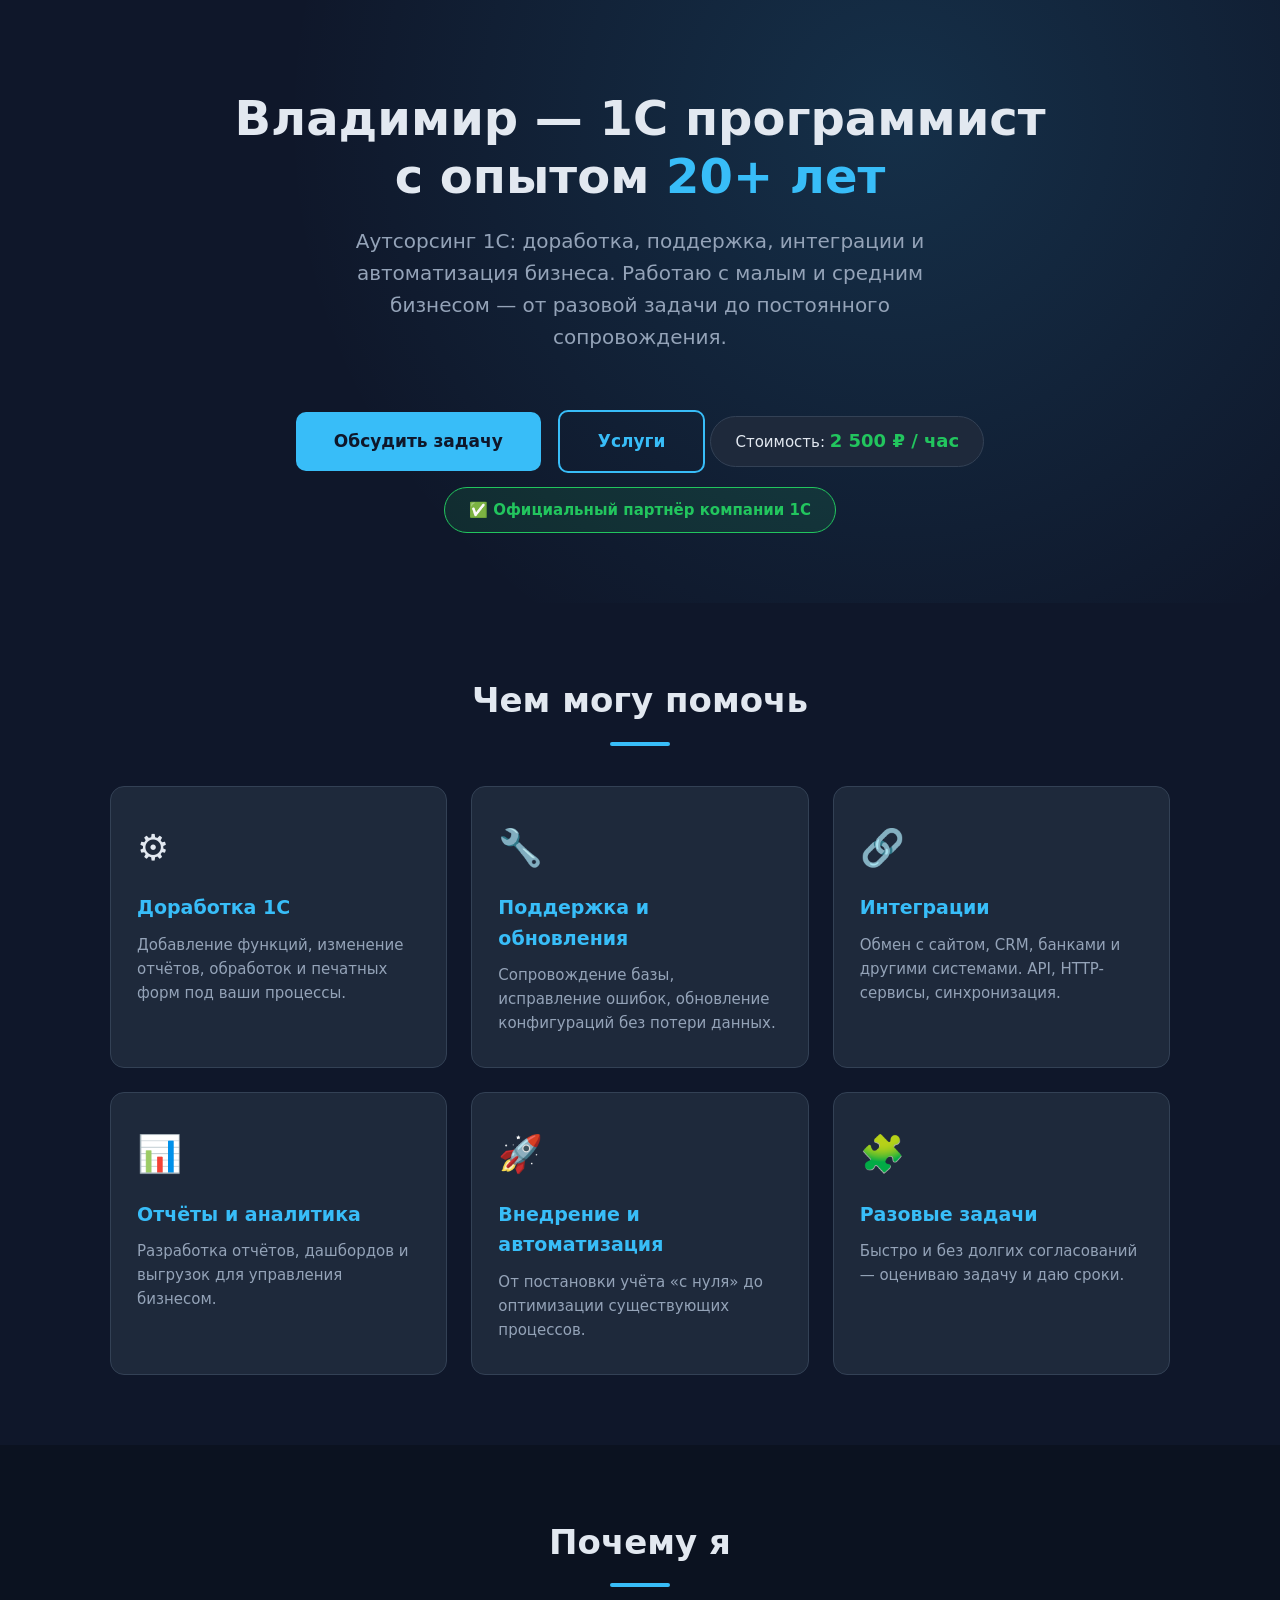
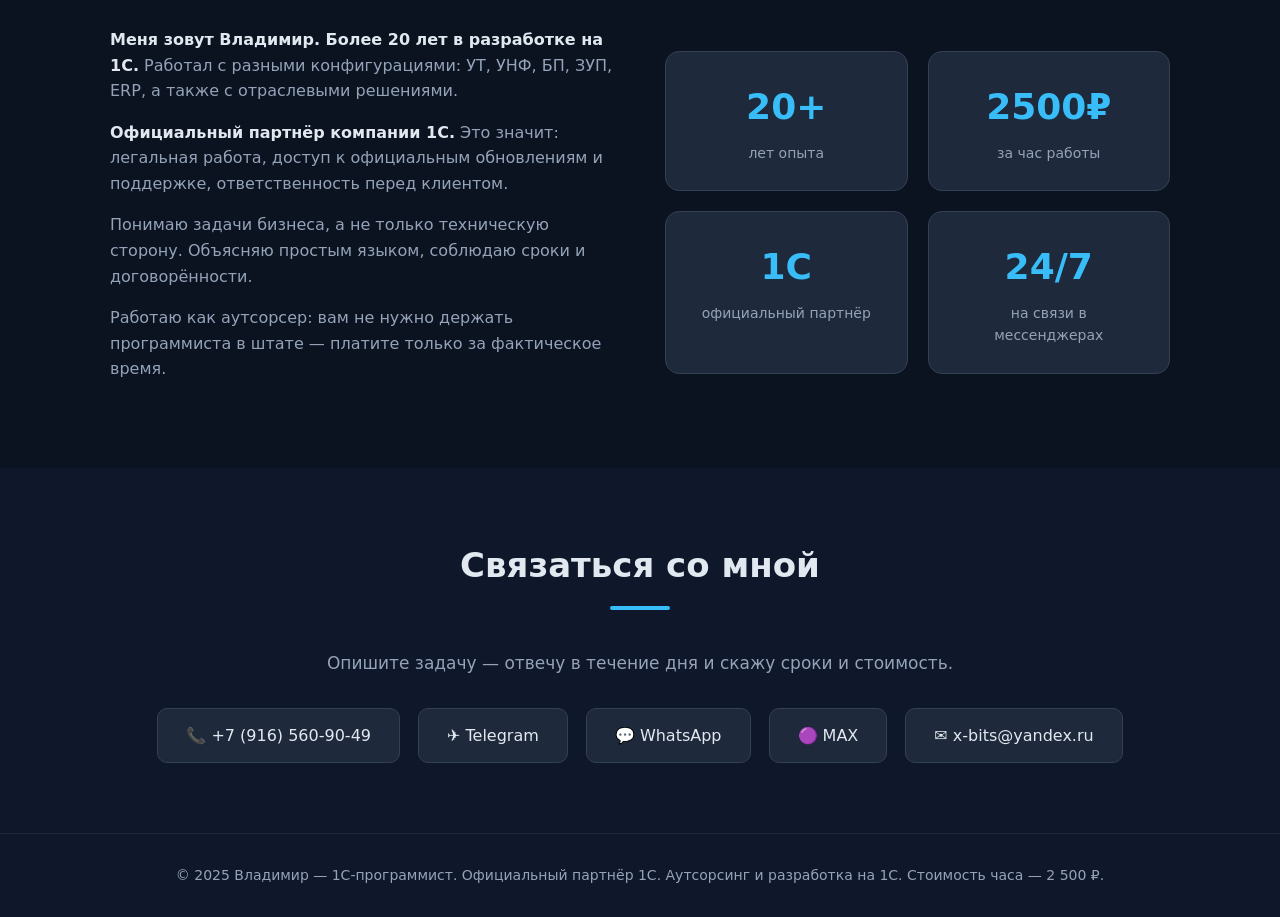
==== index.html @ 99cdf443 "Create index.html" ====
<!DOCTYPE html>
<html lang="ru">
<head>
<meta charset="UTF-8">
<meta name="viewport" content="width=device-width, initial-scale=1.0">
<title>Владимир — 1С программист | Официальный партнёр 1С, 20+ лет опыта</title>
<style>
  :root{
    --bg:#0f172a;
    --card:#1e293b;
    --accent:#38bdf8;
    --accent2:#22c55e;
    --text:#e2e8f0;
    --muted:#94a3b8;
  }
  *{margin:0;padding:0;box-sizing:border-box;}
  body{
    font-family:'Segoe UI',system-ui,-apple-system,sans-serif;
    background:var(--bg);color:var(--text);line-height:1.6;
  }
  .container{max-width:1100px;margin:0 auto;padding:0 20px;}

  /* HERO */
  .hero{
    padding:90px 0 70px;
    background:radial-gradient(circle at 70% 20%, rgba(56,189,248,.15), transparent 60%);
    text-align:center;
  }
  .hero h1{font-size:clamp(28px,5vw,48px);line-height:1.2;margin-bottom:20px;}
  .hero h1 span{color:var(--accent);}
  .hero p{font-size:clamp(16px,2.5vw,20px);color:var(--muted);max-width:640px;margin:0 auto 35px;}
  .btn{
    display:inline-block;padding:16px 38px;border-radius:10px;
    background:var(--accent);color:#0f172a;font-weight:700;
    text-decoration:none;font-size:17px;transition:.2s;
  }
  .btn:hover{background:#7dd3fc;transform:translateY(-2px);}
  .btn-secondary{
    background:transparent;color:var(--accent);
    border:2px solid var(--accent);margin-left:12px;
  }
  .btn-secondary:hover{background:rgba(56,189,248,.1);}
  .price-tag{
    display:inline-block;margin-top:28px;padding:10px 24px;border-radius:50px;
    background:var(--card);border:1px solid #334155;font-size:15px;
  }
  .price-tag b{color:var(--accent2);font-size:18px;}
  .partner-badge{
    display:inline-block;margin-top:14px;padding:10px 24px;border-radius:50px;
    background:rgba(34,197,94,.12);border:1px solid var(--accent2);
    color:var(--accent2);font-size:15px;font-weight:600;
  }

  /* SECTIONS */
  section{padding:70px 0;}
  h2{font-size:clamp(24px,4vw,34px);margin-bottom:40px;text-align:center;}
  h2::after{
    content:'';display:block;width:60px;height:4px;background:var(--accent);
    margin:14px auto 0;border-radius:2px;
  }

  /* CARDS */
  .grid{display:grid;grid-template-columns:repeat(auto-fit,minmax(260px,1fr));gap:24px;}
  .card{
    background:var(--card);padding:32px 26px;border-radius:14px;
    border:1px solid #334155;transition:.25s;
  }
  .card:hover{transform:translateY(-5px);border-color:var(--accent);}
  .card .icon{font-size:36px;margin-bottom:16px;}
  .card h3{font-size:19px;margin-bottom:10px;color:var(--accent);}
  .card p{color:var(--muted);font-size:15px;}

  /* ABOUT */
  .about-wrap{display:grid;grid-template-columns:1fr 1fr;gap:50px;align-items:center;}
  .about-text p{margin-bottom:16px;color:var(--muted);font-size:16px;}
  .about-text strong{color:var(--text);}
  .stats{display:grid;grid-template-columns:1fr 1fr;gap:20px;}
  .stat{
    background:var(--card);border:1px solid #334155;border-radius:14px;
    padding:26px;text-align:center;
  }
  .stat .num{font-size:36px;font-weight:800;color:var(--accent);}
  .stat .lbl{font-size:14px;color:var(--muted);margin-top:6px;}

  /* CONTACTS */
  .contacts{text-align:center;}
  .contacts p{color:var(--muted);margin-bottom:30px;font-size:17px;}
  .contact-links{display:flex;justify-content:center;gap:18px;flex-wrap:wrap;}
  .contact-links a{
    display:inline-block;padding:14px 28px;border-radius:10px;
    background:var(--card);border:1px solid #334155;color:var(--text);
    text-decoration:none;font-size:16px;transition:.2s;
  }
  .contact-links a:hover{border-color:var(--accent);color:var(--accent);}

  footer{
    padding:30px 0;text-align:center;color:var(--muted);
    font-size:14px;border-top:1px solid #1e293b;
  }

  @media(max-width:768px){
    .about-wrap{grid-template-columns:1fr;}
    .btn-secondary{margin-left:0;margin-top:12px;}
  }
</style>
</head>
<body>

  <!-- HERO -->
  <header class="hero">
    <div class="container">
      <h1>Владимир — 1С программист<br>с опытом <span>20+ лет</span></h1>
      <p>Аутсорсинг 1С: доработка, поддержка, интеграции и автоматизация бизнеса. Работаю с малым и средним бизнесом — от разовой задачи до постоянного сопровождения.</p>
      <a href="#contacts" class="btn">Обсудить задачу</a>
      <a href="#services" class="btn btn-secondary">Услуги</a>
      <div class="price-tag">Стоимость: <b>2 500 ₽ / час</b></div>
      <div class="partner-badge">✅ Официальный партнёр компании 1С</div>
    </div>
  </header>

  <!-- SERVICES -->
  <section id="services">
    <div class="container">
      <h2>Чем могу помочь</h2>
      <div class="grid">
        <div class="card">
          <div class="icon">⚙️</div>
          <h3>Доработка 1С</h3>
          <p>Добавление функций, изменение отчётов, обработок и печатных форм под ваши процессы.</p>
        </div>
        <div class="card">
          <div class="icon">🔧</div>
          <h3>Поддержка и обновления</h3>
          <p>Сопровождение базы, исправление ошибок, обновление конфигураций без потери данных.</p>
        </div>
        <div class="card">
          <div class="icon">🔗</div>
          <h3>Интеграции</h3>
          <p>Обмен с сайтом, CRM, банками и другими системами. API, HTTP-сервисы, синхронизация.</p>
        </div>
        <div class="card">
          <div class="icon">📊</div>
          <h3>Отчёты и аналитика</h3>
          <p>Разработка отчётов, дашбордов и выгрузок для управления бизнесом.</p>
        </div>
        <div class="card">
          <div class="icon">🚀</div>
          <h3>Внедрение и автоматизация</h3>
          <p>От постановки учёта «с нуля» до оптимизации существующих процессов.</p>
        </div>
        <div class="card">
          <div class="icon">🧩</div>
          <h3>Разовые задачи</h3>
          <p>Быстро и без долгих согласований — оцениваю задачу и даю сроки.</p>
        </div>
      </div>
    </div>
  </section>

  <!-- ABOUT -->
  <section style="background:#0b1220;">
    <div class="container">
      <h2>Почему я</h2>
      <div class="about-wrap">
        <div class="about-text">
          <p><strong>Меня зовут Владимир. Более 20 лет в разработке на 1С.</strong> Работал с разными конфигурациями: УТ, УНФ, БП, ЗУП, ERP, а также с отраслевыми решениями.</p>
          <p><strong>Официальный партнёр компании 1С.</strong> Это значит: легальная работа, доступ к официальным обновлениям и поддержке, ответственность перед клиентом.</p>
          <p>Понимаю задачи бизнеса, а не только техническую сторону. Объясняю простым языком, соблюдаю сроки и договорённости.</p>
          <p>Работаю как аутсорсер: вам не нужно держать программиста в штате — платите только за фактическое время.</p>
        </div>
        <div class="stats">
          <div class="stat"><div class="num">20+</div><div class="lbl">лет опыта</div></div>
          <div class="stat"><div class="num">2500₽</div><div class="lbl">за час работы</div></div>
          <div class="stat"><div class="num">1С</div><div class="lbl">официальный партнёр</div></div>
          <div class="stat"><div class="num">24/7</div><div class="lbl">на связи в мессенджерах</div></div>
        </div>
      </div>
    </div>
  </section>

  <!-- CONTACTS -->
  <section id="contacts">
    <div class="container contacts">
      <h2>Связаться со мной</h2>
      <p>Опишите задачу — отвечу в течение дня и скажу сроки и стоимость.</p>
      <div class="contact-links">
        <a href="tel:+79165609049">📞 +7 (916) 560-90-49</a>
        <a href="https://t.me/vladimir_zinakov" target="_blank">✈️ Telegram</a>
        <a href="https://wa.me/79165609049" target="_blank">💬 WhatsApp</a>
        <a href="https://max.ru/u/f9LHodD0cOIqOx9dO5if9YdnNx31Mth8sJ3FS61KIqPORFmOqzVmGQaTdVg" target="_blank">🟣 MAX</a>
        <a href="mailto:x-bits@yandex.ru">✉️ x-bits@yandex.ru</a>
      </div>
    </div>
  </section>

  <footer>
    <div class="container">
      © 2025 Владимир — 1С-программист. Официальный партнёр 1С. Аутсорсинг и разработка на 1С. Стоимость часа — 2 500 ₽.
    </div>
  </footer>

</body>
</html>
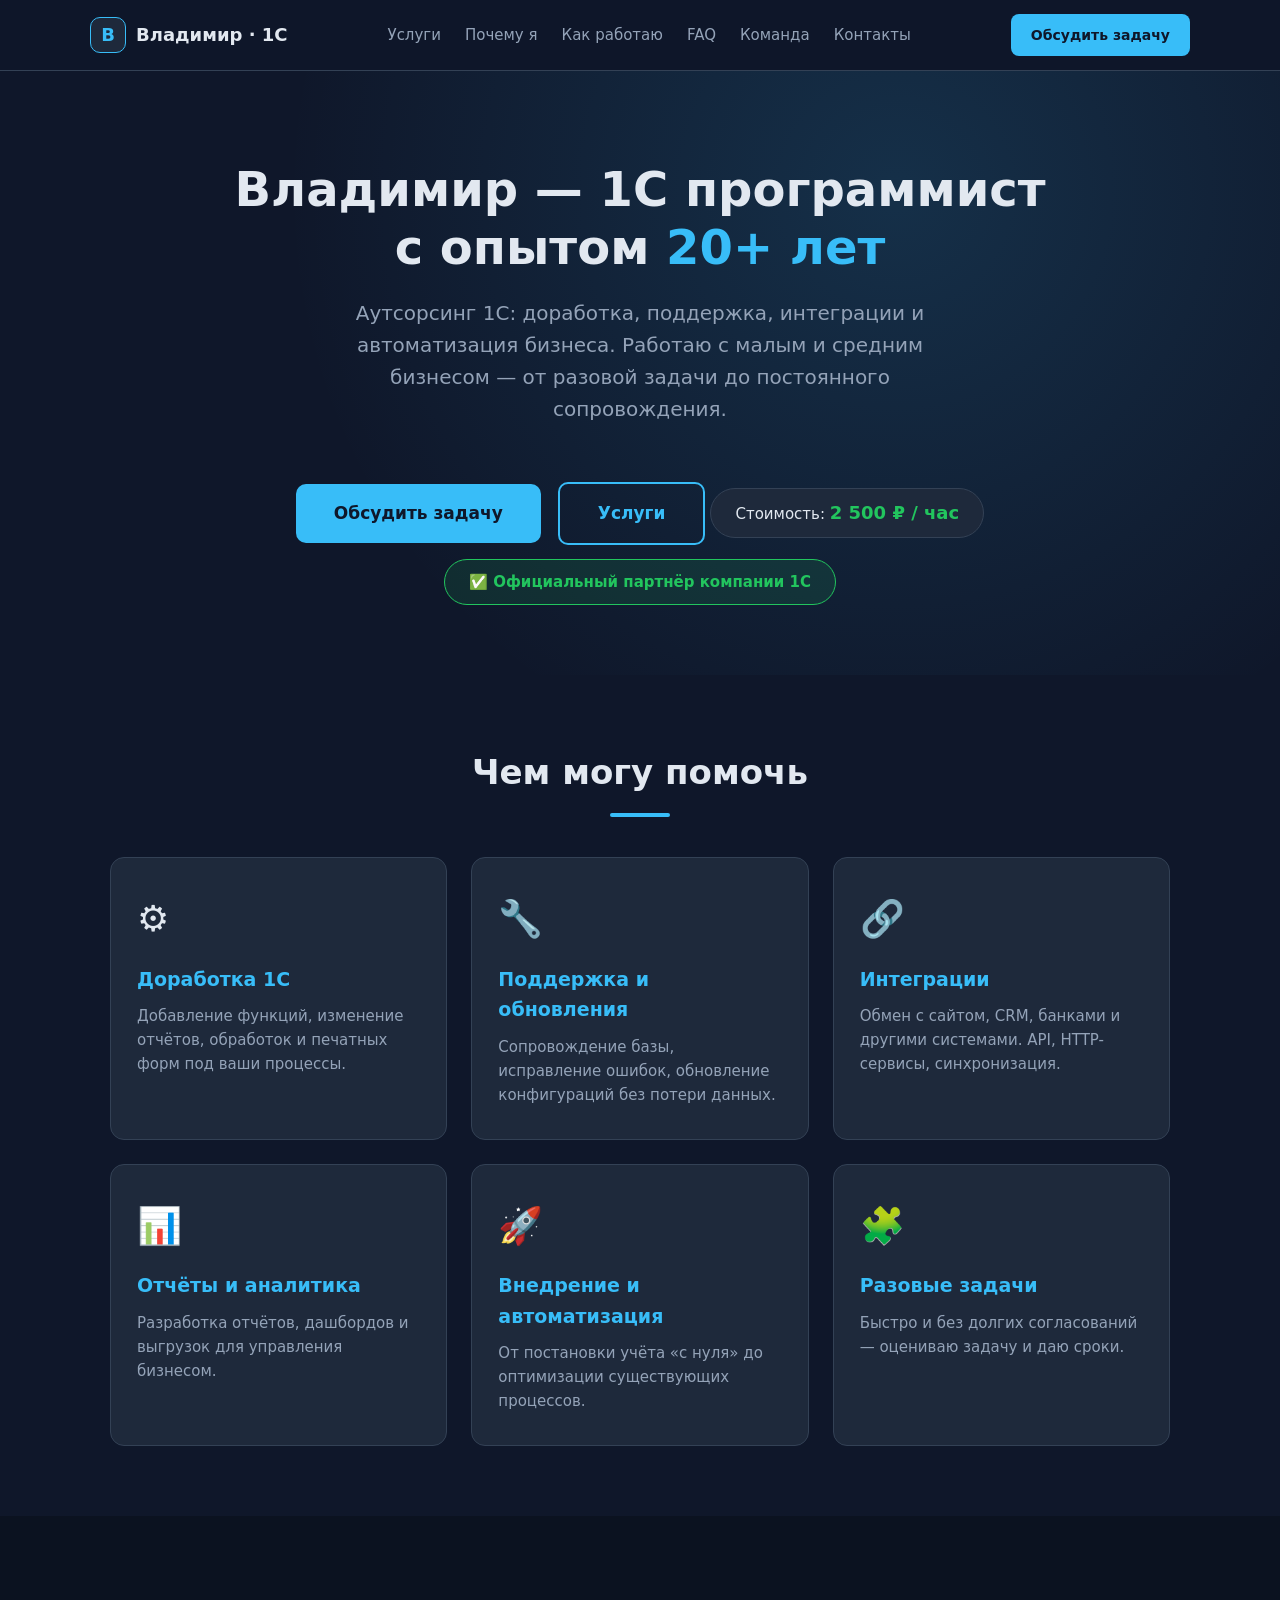
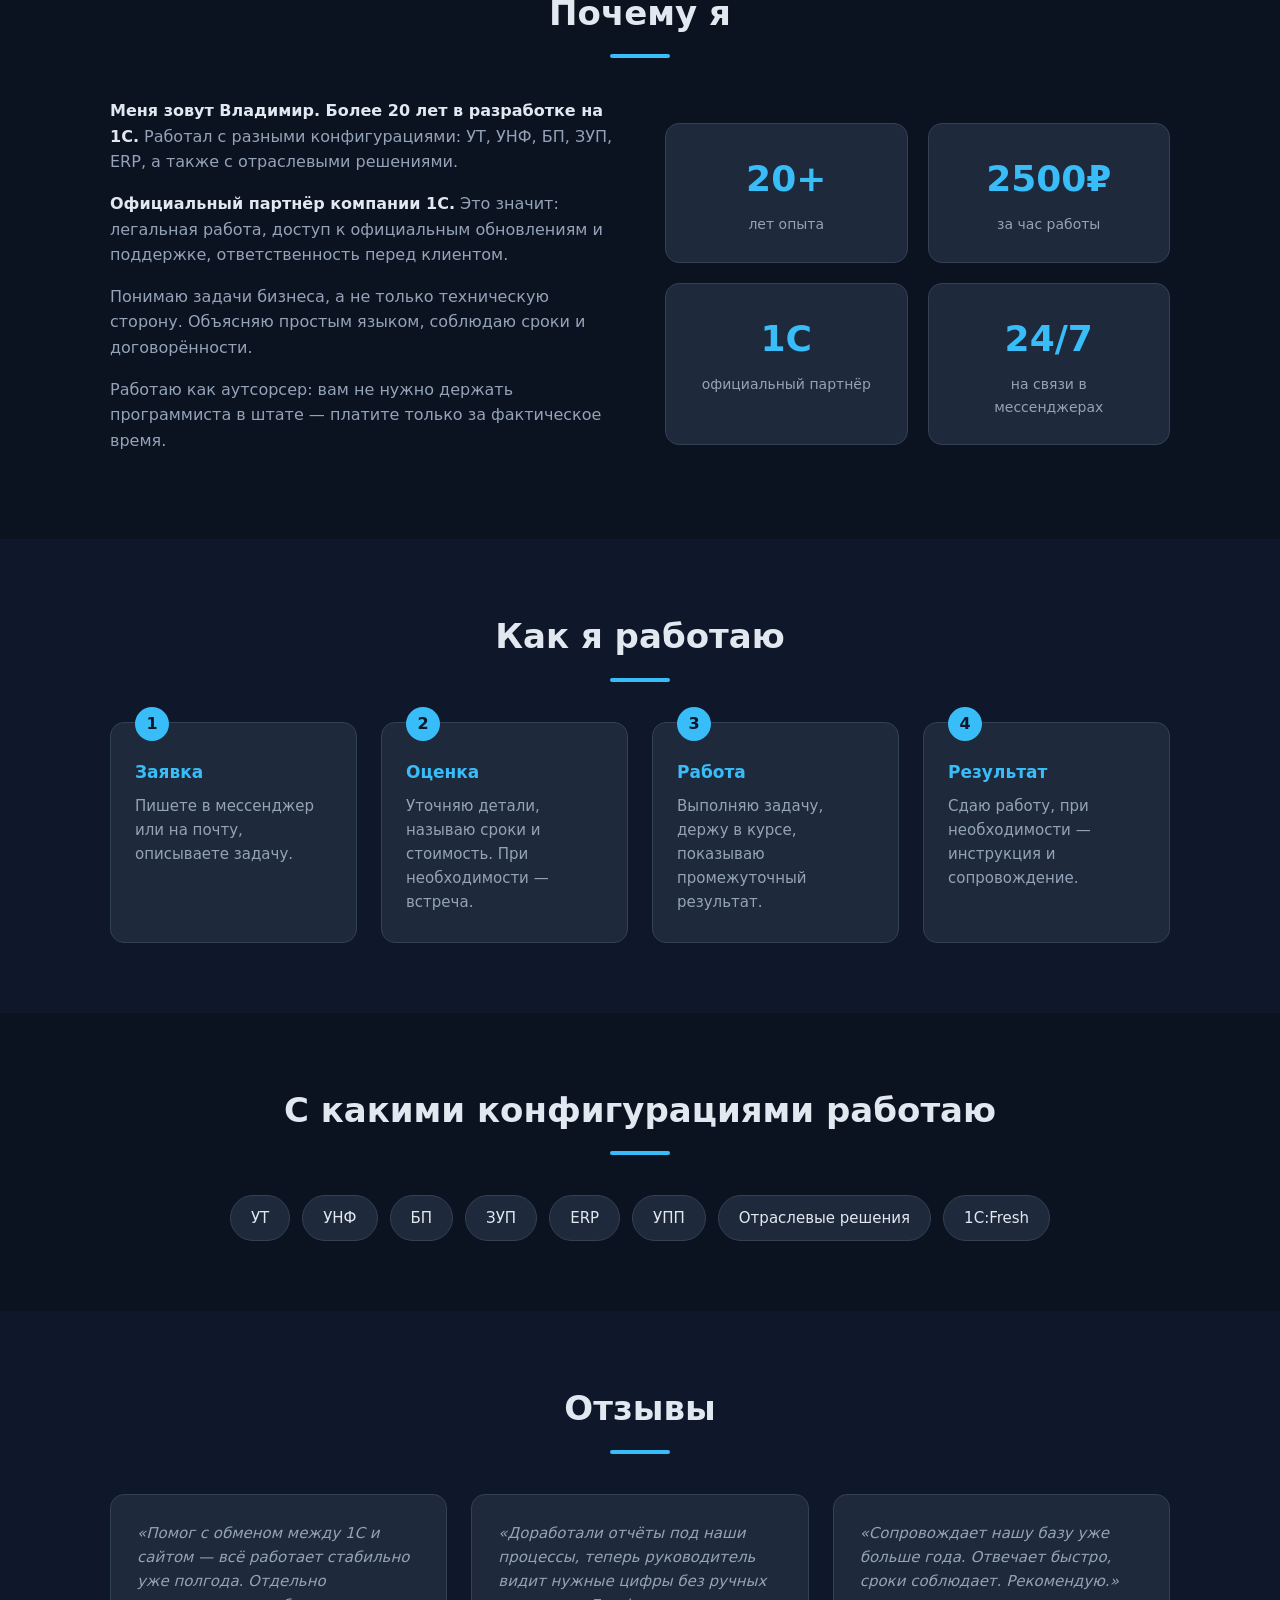
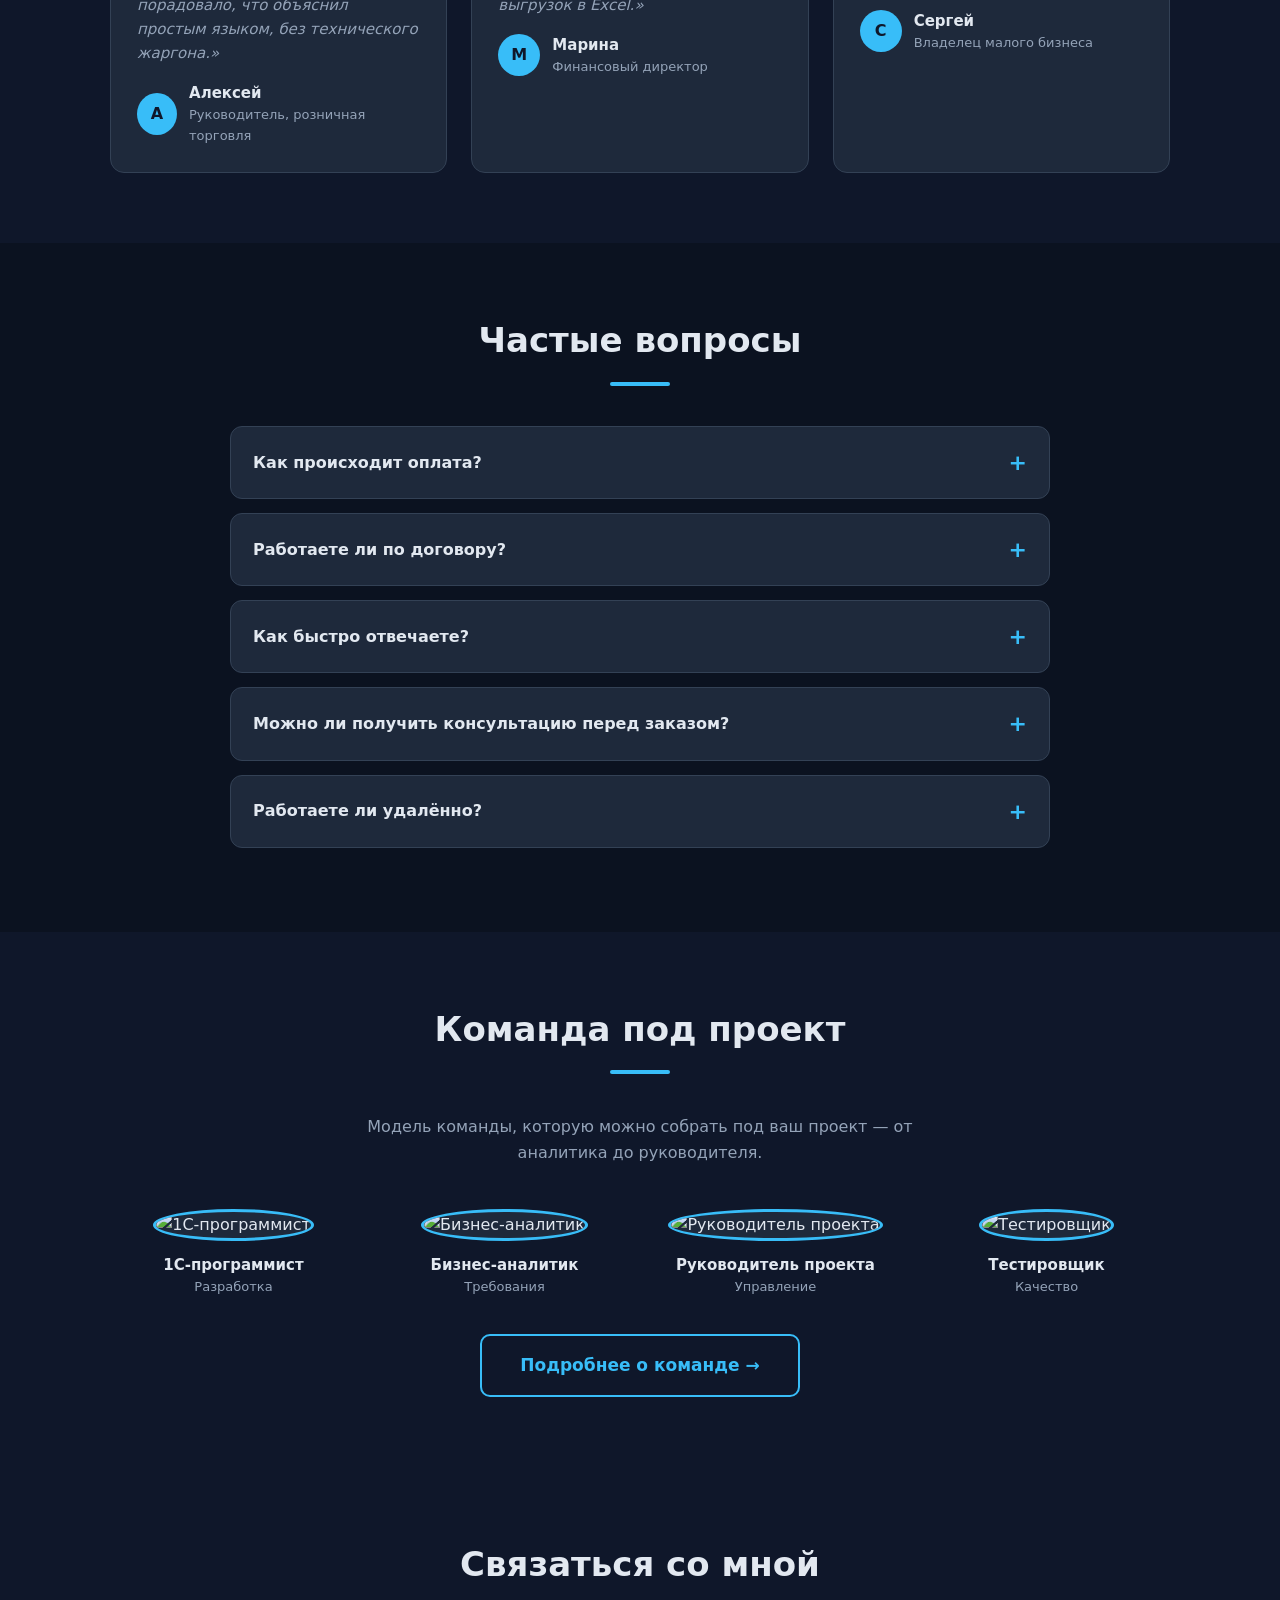
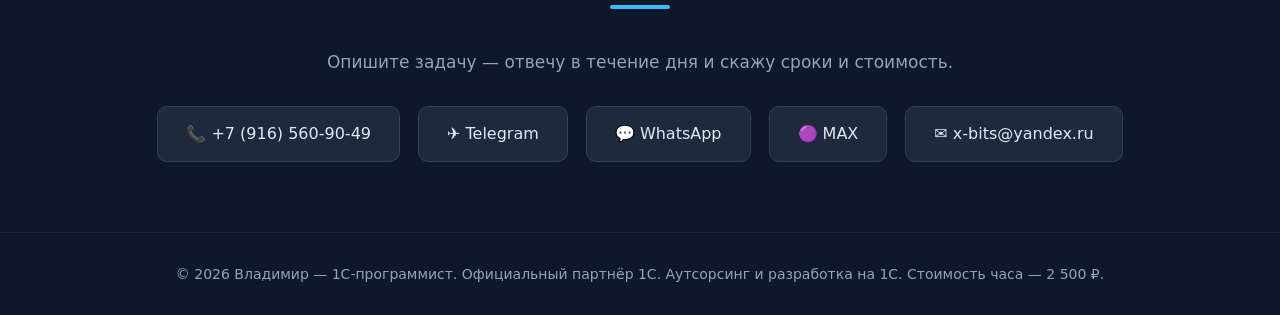
==== commit 7206ac7e: "Baseline: site as-is before SEO/refactor" ====
--- a/index.html
+++ b/index.html
@@ -4,67 +4,93 @@
 <meta charset="UTF-8">
 <meta name="viewport" content="width=device-width, initial-scale=1.0">
 <title>Владимир — 1С программист | Официальный партнёр 1С, 20+ лет опыта</title>
+
+<!-- SEO -->
+<meta name="description" content="Аутсорсинг 1С: доработка, поддержка, интеграции и автоматизация бизнеса. Официальный партнёр 1С, 20+ лет опыта. Стоимость — 2 500 ₽/час. УТ, УНФ, БП, ЗУП, ERP.">
+<meta name="keywords" content="1С программист, аутсорсинг 1С, доработка 1С, поддержка 1С, интеграция 1С, официальный партнёр 1С">
+<meta name="author" content="Владимир">
+<meta name="robots" content="index, follow">
+<link rel="canonical" href="https://example.com/">
+
+<!-- Open Graph -->
+<meta property="og:type" content="website">
+<meta property="og:locale" content="ru_RU">
+<meta property="og:title" content="Владимир — 1С программист, 20+ лет опыта">
+<meta property="og:description" content="Аутсорсинг 1С: доработка, поддержка, интеграции. Официальный партнёр 1С. 2 500 ₽/час.">
+<meta property="og:url" content="https://example.com/">
+<meta property="og:image" content="https://example.com/og-image.jpg">
+<meta property="og:site_name" content="Владимир — 1С программист">
+
+<!-- Twitter -->
+<meta name="twitter:card" content="summary_large_image">
+<meta name="twitter:title" content="Владимир — 1С программист, 20+ лет опыта">
+<meta name="twitter:description" content="Аутсорсинг 1С: доработка, поддержка, интеграции. Официальный партнёр 1С.">
+<meta name="twitter:image" content="https://example.com/og-image.jpg">
+
+<!-- Favicon -->
+<link rel="icon" href="data:image/svg+xml,%3Csvg xmlns='http://www.w3.org/2000/svg' viewBox='0 0 64 64'%3E%3Crect width='64' height='64' rx='12' fill='%230f172a'/%3E%3Ctext x='50%25' y='54%25' font-family='Segoe UI,sans-serif' font-size='36' font-weight='700' fill='%2338bdf8' text-anchor='middle' dominant-baseline='middle'%3EВ%3C/text%3E%3C/svg%3E">
+<meta name="theme-color" content="#0f172a">
+
+<!-- JSON-LD -->
+<script type="application/ld+json">
+{
+  "@context": "https://schema.org",
+  "@type": "ProfessionalService",
+  "name": "Владимир — 1С программист",
+  "description": "Аутсорсинг 1С: доработка, поддержка, интеграции и автоматизация бизнеса. Официальный партнёр 1С, 20+ лет опыта.",
+  "url": "https://example.com/",
+  "telephone": "+79165609049",
+  "email": "x-bits@yandex.ru",
+  "priceRange": "2500 ₽/час",
+  "areaServed": "RU",
+  "founder": {"@type": "Person", "name": "Владимир", "jobTitle": "1С программист"},
+  "sameAs": ["https://t.me/vladimir_zinakov", "https://wa.me/79165609049"]
+}
+</script>
+
 <style>
   :root{
-    --bg:#0f172a;
-    --card:#1e293b;
-    --accent:#38bdf8;
-    --accent2:#22c55e;
-    --text:#e2e8f0;
-    --muted:#94a3b8;
+    --bg:#0f172a; --card:#1e293b; --accent:#38bdf8; --accent2:#22c55e;
+    --text:#e2e8f0; --muted:#94a3b8; --border:#334155;
   }
   *{margin:0;padding:0;box-sizing:border-box;}
-  body{
-    font-family:'Segoe UI',system-ui,-apple-system,sans-serif;
-    background:var(--bg);color:var(--text);line-height:1.6;
-  }
+  html{scroll-behavior:smooth;}
+  body{font-family:'Segoe UI',system-ui,-apple-system,sans-serif;background:var(--bg);color:var(--text);line-height:1.6;}
   .container{max-width:1100px;margin:0 auto;padding:0 20px;}
 
+  /* HEADER */
+  .site-header{position:sticky;top:0;z-index:50;background:rgba(15,23,42,.85);backdrop-filter:blur(10px);border-bottom:1px solid var(--border);}
+  .nav{display:flex;align-items:center;justify-content:space-between;padding:14px 0;}
+  .logo{display:flex;align-items:center;gap:10px;font-weight:700;font-size:18px;text-decoration:none;color:var(--text);}
+  .logo-mark{width:36px;height:36px;border-radius:10px;display:grid;place-items:center;background:var(--card);border:1px solid var(--accent);color:var(--accent);font-weight:800;}
+  .nav-links{display:flex;gap:24px;list-style:none;}
+  .nav-links a{color:var(--muted);text-decoration:none;font-size:15px;transition:.2s;}
+  .nav-links a:hover{color:var(--accent);}
+  .nav-cta{padding:10px 20px;border-radius:8px;background:var(--accent);color:#0f172a;font-weight:600;text-decoration:none;font-size:14px;}
+  .nav-toggle{display:none;background:none;border:1px solid var(--border);color:var(--text);border-radius:8px;padding:8px 12px;cursor:pointer;}
+
   /* HERO */
-  .hero{
-    padding:90px 0 70px;
-    background:radial-gradient(circle at 70% 20%, rgba(56,189,248,.15), transparent 60%);
-    text-align:center;
-  }
+  .hero{padding:90px 0 70px;background:radial-gradient(circle at 70% 20%, rgba(56,189,248,.15), transparent 60%);text-align:center;}
   .hero h1{font-size:clamp(28px,5vw,48px);line-height:1.2;margin-bottom:20px;}
   .hero h1 span{color:var(--accent);}
   .hero p{font-size:clamp(16px,2.5vw,20px);color:var(--muted);max-width:640px;margin:0 auto 35px;}
-  .btn{
-    display:inline-block;padding:16px 38px;border-radius:10px;
-    background:var(--accent);color:#0f172a;font-weight:700;
-    text-decoration:none;font-size:17px;transition:.2s;
-  }
+  .btn{display:inline-block;padding:16px 38px;border-radius:10px;background:var(--accent);color:#0f172a;font-weight:700;text-decoration:none;font-size:17px;transition:.2s;}
   .btn:hover{background:#7dd3fc;transform:translateY(-2px);}
-  .btn-secondary{
-    background:transparent;color:var(--accent);
-    border:2px solid var(--accent);margin-left:12px;
-  }
+  .btn-secondary{background:transparent;color:var(--accent);border:2px solid var(--accent);margin-left:12px;}
   .btn-secondary:hover{background:rgba(56,189,248,.1);}
-  .price-tag{
-    display:inline-block;margin-top:28px;padding:10px 24px;border-radius:50px;
-    background:var(--card);border:1px solid #334155;font-size:15px;
-  }
+  .price-tag{display:inline-block;margin-top:28px;padding:10px 24px;border-radius:50px;background:var(--card);border:1px solid var(--border);font-size:15px;}
   .price-tag b{color:var(--accent2);font-size:18px;}
-  .partner-badge{
-    display:inline-block;margin-top:14px;padding:10px 24px;border-radius:50px;
-    background:rgba(34,197,94,.12);border:1px solid var(--accent2);
-    color:var(--accent2);font-size:15px;font-weight:600;
-  }
+  .partner-badge{display:inline-block;margin-top:14px;padding:10px 24px;border-radius:50px;background:rgba(34,197,94,.12);border:1px solid var(--accent2);color:var(--accent2);font-size:15px;font-weight:600;}
 
   /* SECTIONS */
   section{padding:70px 0;}
   h2{font-size:clamp(24px,4vw,34px);margin-bottom:40px;text-align:center;}
-  h2::after{
-    content:'';display:block;width:60px;height:4px;background:var(--accent);
-    margin:14px auto 0;border-radius:2px;
-  }
+  h2::after{content:'';display:block;width:60px;height:4px;background:var(--accent);margin:14px auto 0;border-radius:2px;}
+  .section-sub{text-align:center;color:var(--muted);max-width:620px;margin:0 auto 44px;font-size:16px;}
 
   /* CARDS */
   .grid{display:grid;grid-template-columns:repeat(auto-fit,minmax(260px,1fr));gap:24px;}
-  .card{
-    background:var(--card);padding:32px 26px;border-radius:14px;
-    border:1px solid #334155;transition:.25s;
-  }
+  .card{background:var(--card);padding:32px 26px;border-radius:14px;border:1px solid var(--border);transition:.25s;}
   .card:hover{transform:translateY(-5px);border-color:var(--accent);}
   .card .icon{font-size:36px;margin-bottom:16px;}
   .card h3{font-size:19px;margin-bottom:10px;color:var(--accent);}
@@ -75,36 +101,99 @@
   .about-text p{margin-bottom:16px;color:var(--muted);font-size:16px;}
   .about-text strong{color:var(--text);}
   .stats{display:grid;grid-template-columns:1fr 1fr;gap:20px;}
-  .stat{
-    background:var(--card);border:1px solid #334155;border-radius:14px;
-    padding:26px;text-align:center;
-  }
+  .stat{background:var(--card);border:1px solid var(--border);border-radius:14px;padding:26px;text-align:center;}
   .stat .num{font-size:36px;font-weight:800;color:var(--accent);}
   .stat .lbl{font-size:14px;color:var(--muted);margin-top:6px;}
+
+  /* STEPS */
+  .steps{display:grid;grid-template-columns:repeat(auto-fit,minmax(220px,1fr));gap:24px;counter-reset:step;}
+  .step{background:var(--card);border:1px solid var(--border);border-radius:14px;padding:28px 24px;position:relative;}
+  .step::before{counter-increment:step;content:counter(step);position:absolute;top:-16px;left:24px;width:34px;height:34px;border-radius:50%;background:var(--accent);color:#0f172a;font-weight:800;display:grid;place-items:center;}
+  .step h3{margin:8px 0 8px;font-size:17px;color:var(--accent);}
+  .step p{color:var(--muted);font-size:15px;}
+
+  /* CONFIGS */
+  .tags{display:flex;flex-wrap:wrap;gap:12px;justify-content:center;}
+  .tag{padding:10px 20px;border-radius:50px;background:var(--card);border:1px solid var(--border);font-size:15px;color:var(--text);}
+  .tag:hover{border-color:var(--accent);color:var(--accent);transition:.2s;}
+
+  /* REVIEWS */
+  .reviews{display:grid;grid-template-columns:repeat(auto-fit,minmax(280px,1fr));gap:24px;}
+  .review{background:var(--card);border:1px solid var(--border);border-radius:14px;padding:26px;}
+  .review p{color:var(--muted);font-size:15px;font-style:italic;margin-bottom:16px;}
+  .review .author{display:flex;align-items:center;gap:12px;}
+  .review .avatar{width:42px;height:42px;border-radius:50%;background:var(--accent);color:#0f172a;font-weight:700;display:grid;place-items:center;}
+  .review .name{font-weight:600;font-size:15px;}
+  .review .role{color:var(--muted);font-size:13px;}
+
+  /* FAQ */
+  .faq{max-width:820px;margin:0 auto;}
+  .faq details{background:var(--card);border:1px solid var(--border);border-radius:12px;padding:18px 22px;margin-bottom:14px;}
+  .faq summary{cursor:pointer;font-weight:600;font-size:16px;list-style:none;display:flex;justify-content:space-between;align-items:center;gap:12px;}
+  .faq summary::-webkit-details-marker{display:none;}
+  .faq summary::after{content:'+';color:var(--accent);font-size:22px;font-weight:700;transition:.2s;}
+  .faq details[open] summary::after{transform:rotate(45deg);}
+  .faq details p{margin-top:12px;color:var(--muted);font-size:15px;}
+
+  /* TEAM PREVIEW */
+  .team-preview-grid{display:grid;grid-template-columns:repeat(auto-fit,minmax(200px,1fr));gap:24px;}
+  .team-mini{text-align:center;}
+  .team-mini img{width:100px;height:100px;border-radius:50%;object-fit:cover;border:3px solid var(--accent);margin-bottom:12px;background:var(--card);}
+  .team-mini .name{font-weight:600;font-size:15px;}
+  .team-mini .role{color:var(--muted);font-size:13px;}
 
   /* CONTACTS */
   .contacts{text-align:center;}
   .contacts p{color:var(--muted);margin-bottom:30px;font-size:17px;}
   .contact-links{display:flex;justify-content:center;gap:18px;flex-wrap:wrap;}
-  .contact-links a{
-    display:inline-block;padding:14px 28px;border-radius:10px;
-    background:var(--card);border:1px solid #334155;color:var(--text);
-    text-decoration:none;font-size:16px;transition:.2s;
+  .contact-links a{display:inline-block;padding:14px 28px;border-radius:10px;background:var(--card);border:1px solid var(--border);color:var(--text);text-decoration:none;font-size:16px;transition:.2s;}
+  .contact-links a:hover{border-color:var(--accent);color:var(--accent);}
+
+  footer{padding:30px 0;text-align:center;color:var(--muted);font-size:14px;border-top:1px solid var(--card);}
+
+  /* STICKY TG */
+  .sticky-tg{display:none;position:fixed;bottom:18px;right:18px;z-index:60;width:58px;height:58px;border-radius:50%;background:var(--accent);color:#0f172a;font-size:26px;text-decoration:none;box-shadow:0 8px 24px rgba(56,189,248,.4);align-items:center;justify-content:center;}
+
+  /* REVEAL */
+  .reveal{opacity:0;transform:translateY(24px);transition:opacity .6s ease, transform .6s ease;}
+  .reveal.visible{opacity:1;transform:none;}
+
+  @media(max-width:820px){
+    .nav-links{display:none;position:absolute;top:100%;left:0;right:0;flex-direction:column;background:var(--bg);border-bottom:1px solid var(--border);padding:16px 20px;gap:14px;}
+    .nav-links.open{display:flex;}
+    .nav-toggle{display:block;}
+    .nav-cta{display:none;}
   }
-  .contact-links a:hover{border-color:var(--accent);color:var(--accent);}
-
-  footer{
-    padding:30px 0;text-align:center;color:var(--muted);
-    font-size:14px;border-top:1px solid #1e293b;
-  }
-
   @media(max-width:768px){
     .about-wrap{grid-template-columns:1fr;}
     .btn-secondary{margin-left:0;margin-top:12px;}
+    .sticky-tg{display:flex;}
+  }
+  @media(prefers-reduced-motion:reduce){
+    html{scroll-behavior:auto;}
+    .reveal{opacity:1;transform:none;transition:none;}
+    .card:hover,.btn:hover{transform:none;}
   }
 </style>
 </head>
 <body>
+
+  <!-- HEADER -->
+  <header class="site-header">
+    <div class="container nav">
+      <a href="index.html" class="logo"><span class="logo-mark">В</span> Владимир · 1С</a>
+      <button class="nav-toggle" aria-label="Меню" onclick="document.querySelector('.nav-links').classList.toggle('open')">☰</button>
+      <ul class="nav-links">
+        <li><a href="#services">Услуги</a></li>
+        <li><a href="#about">Почему я</a></li>
+        <li><a href="#steps">Как работаю</a></li>
+        <li><a href="#faq">FAQ</a></li>
+        <li><a href="team.html">Команда</a></li>
+        <li><a href="#contacts">Контакты</a></li>
+      </ul>
+      <a href="#contacts" class="nav-cta">Обсудить задачу</a>
+    </div>
+  </header>
 
   <!-- HERO -->
   <header class="hero">
@@ -123,57 +212,146 @@
     <div class="container">
       <h2>Чем могу помочь</h2>
       <div class="grid">
-        <div class="card">
-          <div class="icon">⚙️</div>
-          <h3>Доработка 1С</h3>
-          <p>Добавление функций, изменение отчётов, обработок и печатных форм под ваши процессы.</p>
-        </div>
-        <div class="card">
-          <div class="icon">🔧</div>
-          <h3>Поддержка и обновления</h3>
-          <p>Сопровождение базы, исправление ошибок, обновление конфигураций без потери данных.</p>
-        </div>
-        <div class="card">
-          <div class="icon">🔗</div>
-          <h3>Интеграции</h3>
-          <p>Обмен с сайтом, CRM, банками и другими системами. API, HTTP-сервисы, синхронизация.</p>
-        </div>
-        <div class="card">
-          <div class="icon">📊</div>
-          <h3>Отчёты и аналитика</h3>
-          <p>Разработка отчётов, дашбордов и выгрузок для управления бизнесом.</p>
-        </div>
-        <div class="card">
-          <div class="icon">🚀</div>
-          <h3>Внедрение и автоматизация</h3>
-          <p>От постановки учёта «с нуля» до оптимизации существующих процессов.</p>
-        </div>
-        <div class="card">
-          <div class="icon">🧩</div>
-          <h3>Разовые задачи</h3>
-          <p>Быстро и без долгих согласований — оцениваю задачу и даю сроки.</p>
-        </div>
+        <div class="card reveal"><div class="icon">⚙️</div><h3>Доработка 1С</h3><p>Добавление функций, изменение отчётов, обработок и печатных форм под ваши процессы.</p></div>
+        <div class="card reveal"><div class="icon">🔧</div><h3>Поддержка и обновления</h3><p>Сопровождение базы, исправление ошибок, обновление конфигураций без потери данных.</p></div>
+        <div class="card reveal"><div class="icon">🔗</div><h3>Интеграции</h3><p>Обмен с сайтом, CRM, банками и другими системами. API, HTTP-сервисы, синхронизация.</p></div>
+        <div class="card reveal"><div class="icon">📊</div><h3>Отчёты и аналитика</h3><p>Разработка отчётов, дашбордов и выгрузок для управления бизнесом.</p></div>
+        <div class="card reveal"><div class="icon">🚀</div><h3>Внедрение и автоматизация</h3><p>От постановки учёта «с нуля» до оптимизации существующих процессов.</p></div>
+        <div class="card reveal"><div class="icon">🧩</div><h3>Разовые задачи</h3><p>Быстро и без долгих согласований — оцениваю задачу и даю сроки.</p></div>
       </div>
     </div>
   </section>
 
   <!-- ABOUT -->
-  <section style="background:#0b1220;">
+  <section id="about" style="background:#0b1220;">
     <div class="container">
       <h2>Почему я</h2>
       <div class="about-wrap">
-        <div class="about-text">
+        <div class="about-text reveal">
           <p><strong>Меня зовут Владимир. Более 20 лет в разработке на 1С.</strong> Работал с разными конфигурациями: УТ, УНФ, БП, ЗУП, ERP, а также с отраслевыми решениями.</p>
           <p><strong>Официальный партнёр компании 1С.</strong> Это значит: легальная работа, доступ к официальным обновлениям и поддержке, ответственность перед клиентом.</p>
           <p>Понимаю задачи бизнеса, а не только техническую сторону. Объясняю простым языком, соблюдаю сроки и договорённости.</p>
           <p>Работаю как аутсорсер: вам не нужно держать программиста в штате — платите только за фактическое время.</p>
         </div>
-        <div class="stats">
+        <div class="stats reveal">
           <div class="stat"><div class="num">20+</div><div class="lbl">лет опыта</div></div>
           <div class="stat"><div class="num">2500₽</div><div class="lbl">за час работы</div></div>
           <div class="stat"><div class="num">1С</div><div class="lbl">официальный партнёр</div></div>
           <div class="stat"><div class="num">24/7</div><div class="lbl">на связи в мессенджерах</div></div>
         </div>
+      </div>
+    </div>
+  </section>
+
+  <!-- STEPS -->
+  <section id="steps">
+    <div class="container">
+      <h2>Как я работаю</h2>
+      <div class="steps">
+        <div class="step reveal"><h3>Заявка</h3><p>Пишете в мессенджер или на почту, описываете задачу.</p></div>
+        <div class="step reveal"><h3>Оценка</h3><p>Уточняю детали, называю сроки и стоимость. При необходимости — встреча.</p></div>
+        <div class="step reveal"><h3>Работа</h3><p>Выполняю задачу, держу в курсе, показываю промежуточный результат.</p></div>
+        <div class="step reveal"><h3>Результат</h3><p>Сдаю работу, при необходимости — инструкция и сопровождение.</p></div>
+      </div>
+    </div>
+  </section>
+
+  <!-- CONFIGS -->
+  <section id="configs" style="background:#0b1220;">
+    <div class="container">
+      <h2>С какими конфигурациями работаю</h2>
+      <div class="tags reveal">
+        <span class="tag">УТ</span>
+        <span class="tag">УНФ</span>
+        <span class="tag">БП</span>
+        <span class="tag">ЗУП</span>
+        <span class="tag">ERP</span>
+        <span class="tag">УПП</span>
+        <span class="tag">Отраслевые решения</span>
+        <span class="tag">1С:Fresh</span>
+      </div>
+    </div>
+  </section>
+
+  <!-- REVIEWS -->
+  <section id="reviews">
+    <div class="container">
+      <h2>Отзывы</h2>
+      <div class="reviews">
+        <div class="review reveal">
+          <p>«Помог с обменом между 1С и сайтом — всё работает стабильно уже полгода. Отдельно порадовало, что объяснил простым языком, без технического жаргона.»</p>
+          <div class="author"><div class="avatar">А</div><div><div class="name">Алексей</div><div class="role">Руководитель, розничная торговля</div></div></div>
+        </div>
+        <div class="review reveal">
+          <p>«Доработали отчёты под наши процессы, теперь руководитель видит нужные цифры без ручных выгрузок в Excel.»</p>
+          <div class="author"><div class="avatar">М</div><div><div class="name">Марина</div><div class="role">Финансовый директор</div></div></div>
+        </div>
+        <div class="review reveal">
+          <p>«Сопровождает нашу базу уже больше года. Отвечает быстро, сроки соблюдает. Рекомендую.»</p>
+          <div class="author"><div class="avatar">С</div><div><div class="name">Сергей</div><div class="role">Владелец малого бизнеса</div></div></div>
+        </div>
+      </div>
+    </div>
+  </section>
+
+  <!-- FAQ -->
+  <section id="faq" style="background:#0b1220;">
+    <div class="container">
+      <h2>Частые вопросы</h2>
+      <div class="faq reveal">
+        <details>
+          <summary>Как происходит оплата?</summary>
+          <p>Оплата по факту выполненных работ, минимальный блок — 1 час. Возможен договор и работа с НДС/без НДС — обсуждаем индивидуально.</p>
+        </details>
+        <details>
+          <summary>Работаете ли по договору?</summary>
+          <p>Да, при необходимости заключаем договор, подписываем NDA. Работаю как ИП/самозанятый — предоставляю закрывающие документы.</p>
+        </details>
+        <details>
+          <summary>Как быстро отвечаете?</summary>
+          <p>В течение дня, обычно — в течение 1–2 часов в рабочее время. В мессенджерах на связи 24/7.</p>
+        </details>
+        <details>
+          <summary>Можно ли получить консультацию перед заказом?</summary>
+          <p>Да, первичная консультация (до 15 минут) — бесплатно. Помогает оценить задачу и понять, нужна ли доработка вообще.</p>
+        </details>
+        <details>
+          <summary>Работаете ли удалённо?</summary>
+          <p>Да, полностью удалённо — подключаюсь к вашей базе по защищённому каналу или работаю на копии.</p>
+        </details>
+      </div>
+    </div>
+  </section>
+
+  <!-- TEAM PREVIEW -->
+  <section id="team-preview">
+    <div class="container">
+      <h2>Команда под проект</h2>
+      <p class="section-sub">Модель команды, которую можно собрать под ваш проект — от аналитика до руководителя.</p>
+      <div class="team-preview-grid reveal">
+        <div class="team-mini">
+          <img src="https://images.unsplash.com/photo-1507003211169-0a1dd7228f2d?w=160&h=160&fit=crop&crop=face" alt="1С-программист" loading="lazy">
+          <div class="name">1С-программист</div>
+          <div class="role">Разработка</div>
+        </div>
+        <div class="team-mini">
+          <img src="https://images.unsplash.com/photo-1573496359142-b8d87734a5a2?w=160&h=160&fit=crop&crop=face" alt="Бизнес-аналитик" loading="lazy">
+          <div class="name">Бизнес-аналитик</div>
+          <div class="role">Требования</div>
+        </div>
+        <div class="team-mini">
+          <img src="https://images.unsplash.com/photo-1556157382-97eda2d62296?w=160&h=160&fit=crop&crop=face" alt="Руководитель проекта" loading="lazy">
+          <div class="name">Руководитель проекта</div>
+          <div class="role">Управление</div>
+        </div>
+        <div class="team-mini">
+          <img src="https://images.unsplash.com/photo-1551836022-d5d88e9218df?w=160&h=160&fit=crop&crop=face" alt="Тестировщик" loading="lazy">
+          <div class="name">Тестировщик</div>
+          <div class="role">Качество</div>
+        </div>
+      </div>
+      <div style="text-align:center;margin-top:36px;">
+        <a href="team.html" class="btn btn-secondary" style="margin-left:0;">Подробнее о команде →</a>
       </div>
     </div>
   </section>
@@ -183,11 +361,11 @@
     <div class="container contacts">
       <h2>Связаться со мной</h2>
       <p>Опишите задачу — отвечу в течение дня и скажу сроки и стоимость.</p>
-      <div class="contact-links">
+      <div class="contact-links reveal">
         <a href="tel:+79165609049">📞 +7 (916) 560-90-49</a>
-        <a href="https://t.me/vladimir_zinakov" target="_blank">✈️ Telegram</a>
-        <a href="https://wa.me/79165609049" target="_blank">💬 WhatsApp</a>
-        <a href="https://max.ru/u/f9LHodD0cOIqOx9dO5if9YdnNx31Mth8sJ3FS61KIqPORFmOqzVmGQaTdVg" target="_blank">🟣 MAX</a>
+        <a href="https://t.me/vladimir_zinakov" target="_blank" rel="noopener">✈️ Telegram</a>
+        <a href="https://wa.me/79165609049" target="_blank" rel="noopener">💬 WhatsApp</a>
+        <a href="https://max.ru/u/f9LHodD0cOIqOx9dO5if9YdnNx31Mth8sJ3FS61KIqPORFmOqzVmGQaTdVg" target="_blank" rel="noopener">🟣 MAX</a>
         <a href="mailto:x-bits@yandex.ru">✉️ x-bits@yandex.ru</a>
       </div>
     </div>
@@ -195,9 +373,30 @@
 
   <footer>
     <div class="container">
-      © 2025 Владимир — 1С-программист. Официальный партнёр 1С. Аутсорсинг и разработка на 1С. Стоимость часа — 2 500 ₽.
+      © <span id="year"></span> Владимир — 1С-программист. Официальный партнёр 1С. Аутсорсинг и разработка на 1С. Стоимость часа — 2 500 ₽.
     </div>
   </footer>
 
+  <!-- Sticky Telegram -->
+  <a href="https://t.me/vladimir_zinakov" target="_blank" rel="noopener" class="sticky-tg" aria-label="Написать в Telegram">✈️</a>
+
+  <script>
+    document.getElementById('year').textContent = new Date().getFullYear();
+    document.querySelectorAll('.nav-links a').forEach(a => {
+      a.addEventListener('click', () => document.querySelector('.nav-links').classList.remove('open'));
+    });
+    const prefersReduced = window.matchMedia('(prefers-reduced-motion: reduce)').matches;
+    if (!prefersReduced && 'IntersectionObserver' in window) {
+      const io = new IntersectionObserver((entries) => {
+        entries.forEach(e => {
+          if (e.isIntersecting) { e.target.classList.add('visible'); io.unobserve(e.target); }
+        });
+      }, { threshold: 0.12 });
+      document.querySelectorAll('.reveal').forEach(el => io.observe(el));
+    } else {
+      document.querySelectorAll('.reveal').forEach(el => el.classList.add('visible'));
+    }
+  </script>
+
 </body>
-</html>
+</html>
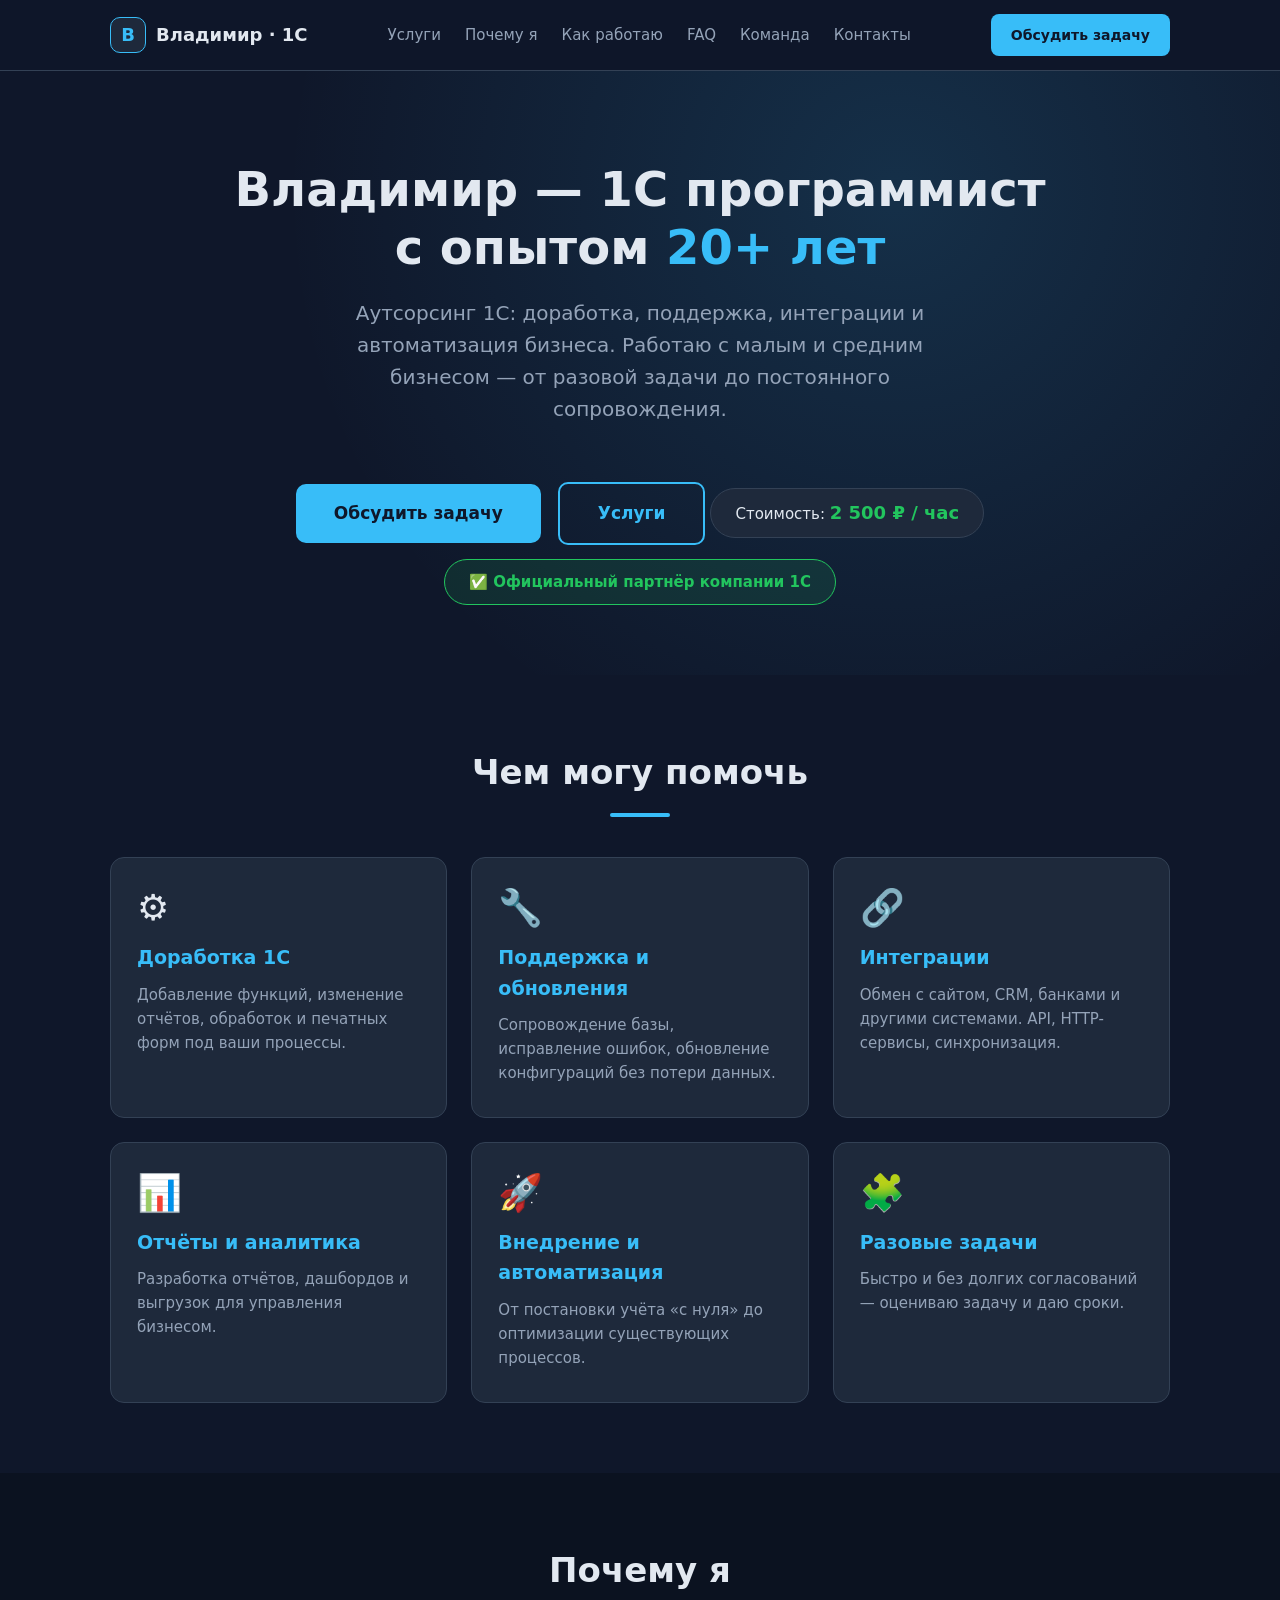
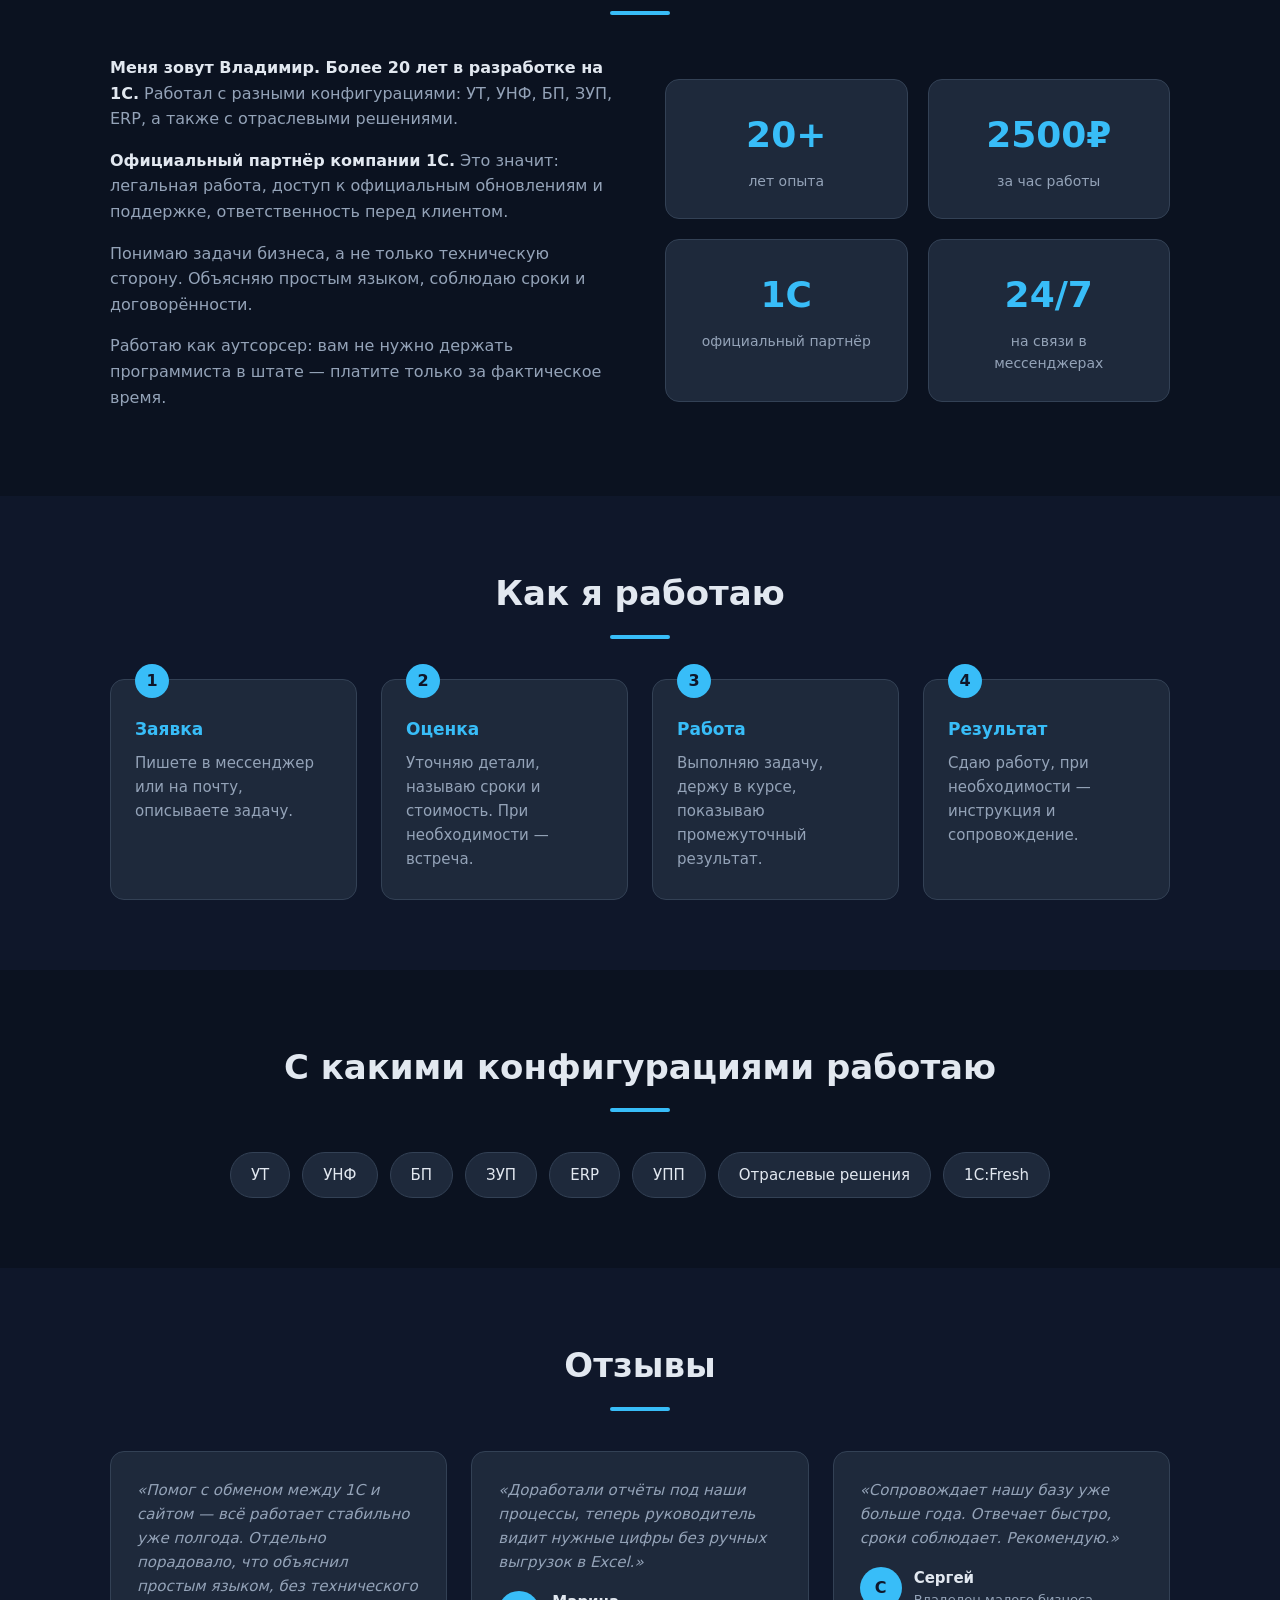
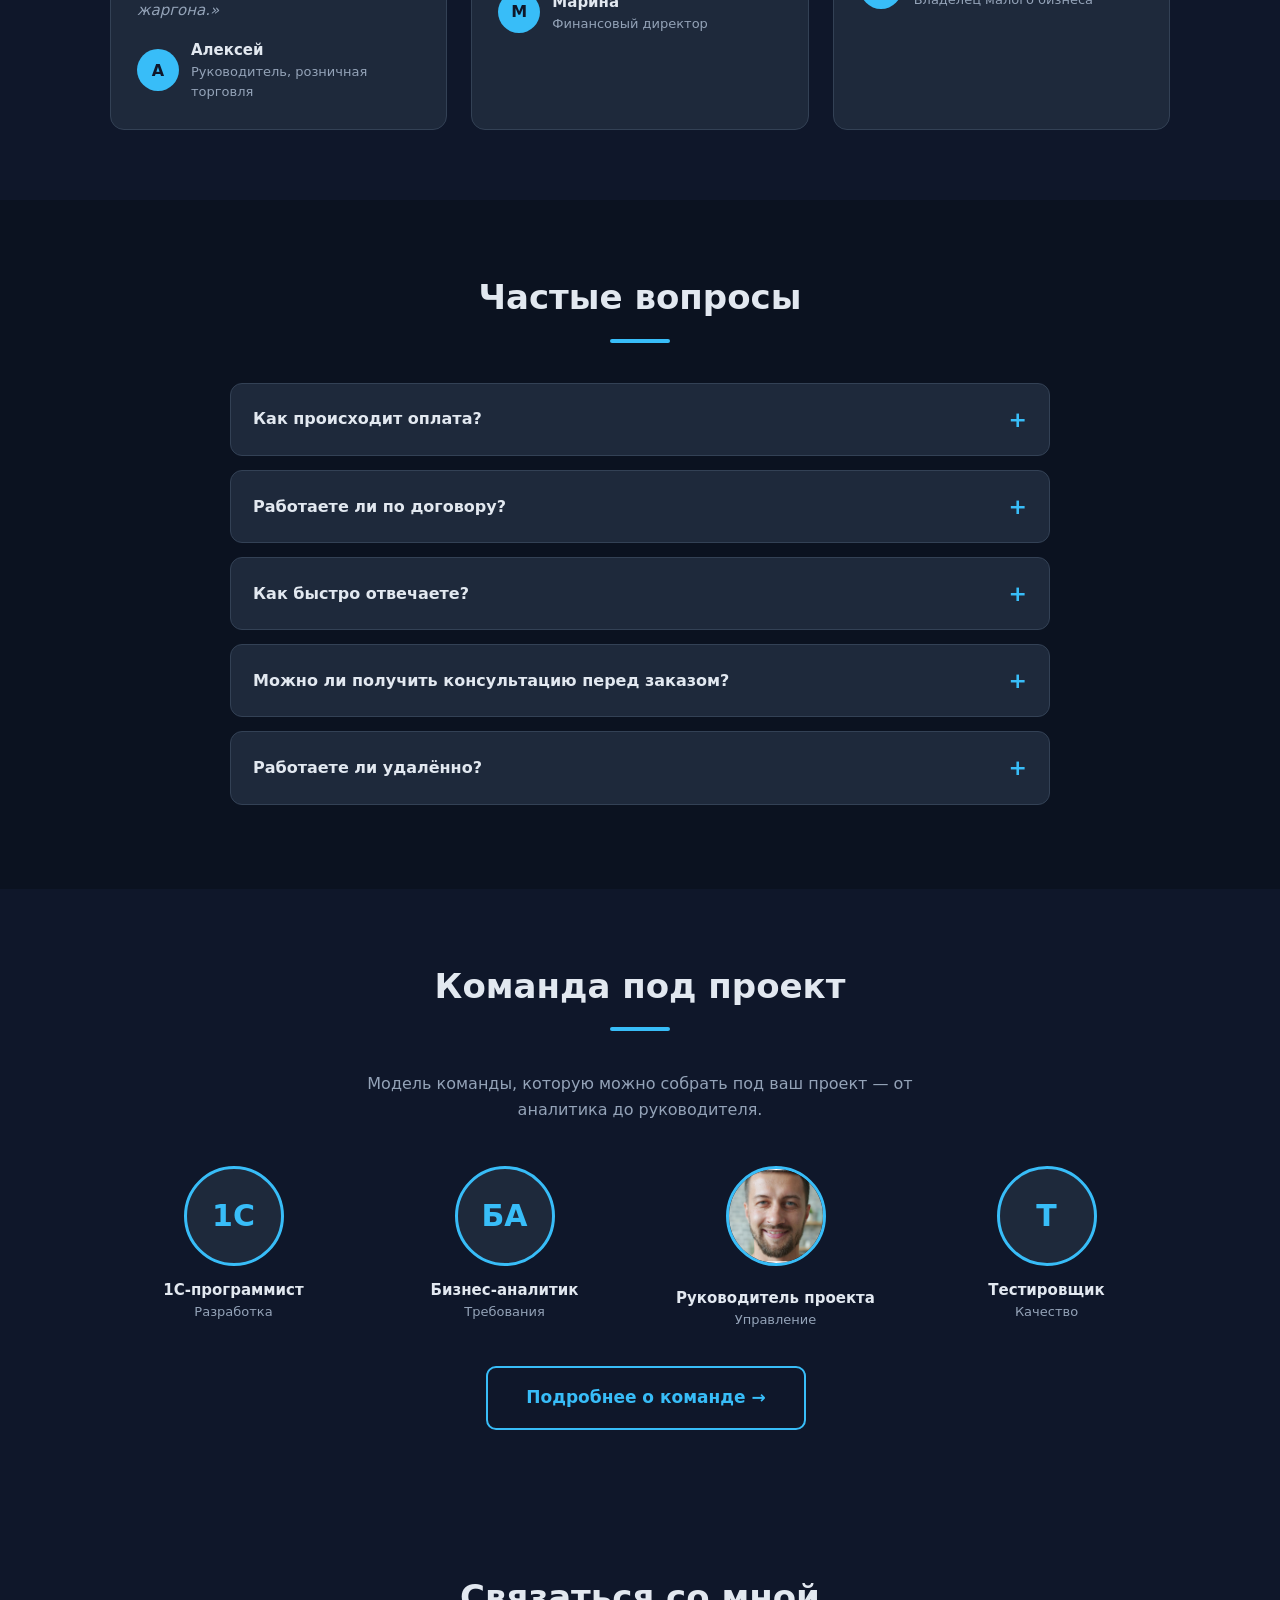
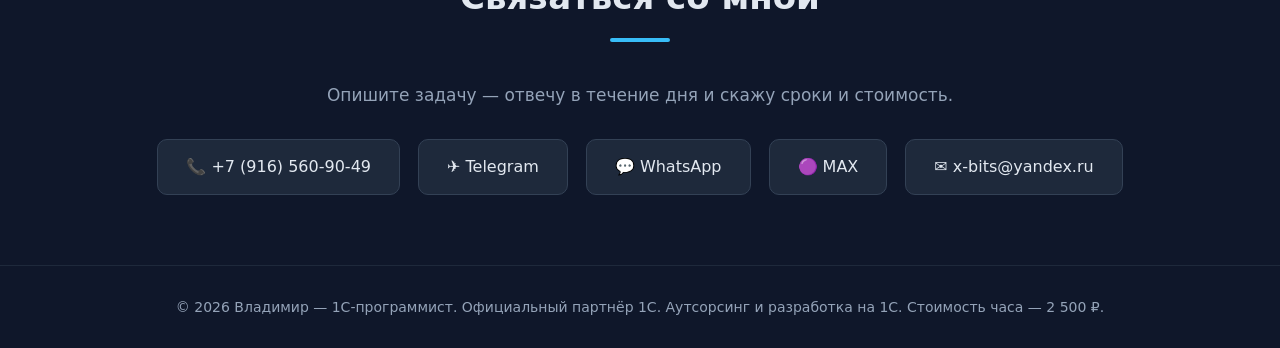
==== commit 5d66a467: "SEO to qwerty-it.ru, shared CSS/JS, local images, a11y, 404, tools" ====
--- a/index.html
+++ b/index.html
@@ -10,26 +10,33 @@
 <meta name="keywords" content="1С программист, аутсорсинг 1С, доработка 1С, поддержка 1С, интеграция 1С, официальный партнёр 1С">
 <meta name="author" content="Владимир">
 <meta name="robots" content="index, follow">
-<link rel="canonical" href="https://example.com/">
+<link rel="canonical" href="https://qwerty-it.ru/">
 
 <!-- Open Graph -->
 <meta property="og:type" content="website">
 <meta property="og:locale" content="ru_RU">
 <meta property="og:title" content="Владимир — 1С программист, 20+ лет опыта">
 <meta property="og:description" content="Аутсорсинг 1С: доработка, поддержка, интеграции. Официальный партнёр 1С. 2 500 ₽/час.">
-<meta property="og:url" content="https://example.com/">
-<meta property="og:image" content="https://example.com/og-image.jpg">
+<meta property="og:url" content="https://qwerty-it.ru/">
+<meta property="og:image" content="https://qwerty-it.ru/img/og-image.jpg">
+<meta property="og:image:width" content="1200">
+<meta property="og:image:height" content="630">
+<meta property="og:image:alt" content="Владимир — 1С-программист, официальный партнёр 1С, стоимость 2 500 ₽/час">
 <meta property="og:site_name" content="Владимир — 1С программист">
 
 <!-- Twitter -->
 <meta name="twitter:card" content="summary_large_image">
 <meta name="twitter:title" content="Владимир — 1С программист, 20+ лет опыта">
 <meta name="twitter:description" content="Аутсорсинг 1С: доработка, поддержка, интеграции. Официальный партнёр 1С.">
-<meta name="twitter:image" content="https://example.com/og-image.jpg">
+<meta name="twitter:image" content="https://qwerty-it.ru/img/og-image.jpg">
 
 <!-- Favicon -->
 <link rel="icon" href="data:image/svg+xml,%3Csvg xmlns='http://www.w3.org/2000/svg' viewBox='0 0 64 64'%3E%3Crect width='64' height='64' rx='12' fill='%230f172a'/%3E%3Ctext x='50%25' y='54%25' font-family='Segoe UI,sans-serif' font-size='36' font-weight='700' fill='%2338bdf8' text-anchor='middle' dominant-baseline='middle'%3EВ%3C/text%3E%3C/svg%3E">
+<link rel="apple-touch-icon" href="img/favicon.png">
 <meta name="theme-color" content="#0f172a">
+
+<!-- Стили (общие для всех страниц) -->
+<link rel="stylesheet" href="css/style.css">
 
 <!-- JSON-LD -->
 <script type="application/ld+json">
@@ -38,7 +45,8 @@
   "@type": "ProfessionalService",
   "name": "Владимир — 1С программист",
   "description": "Аутсорсинг 1С: доработка, поддержка, интеграции и автоматизация бизнеса. Официальный партнёр 1С, 20+ лет опыта.",
-  "url": "https://example.com/",
+  "url": "https://qwerty-it.ru/",
+  "image": "https://qwerty-it.ru/img/og-image.jpg",
   "telephone": "+79165609049",
   "email": "x-bits@yandex.ru",
   "priceRange": "2500 ₽/час",
@@ -47,143 +55,15 @@
   "sameAs": ["https://t.me/vladimir_zinakov", "https://wa.me/79165609049"]
 }
 </script>
-
-<style>
-  :root{
-    --bg:#0f172a; --card:#1e293b; --accent:#38bdf8; --accent2:#22c55e;
-    --text:#e2e8f0; --muted:#94a3b8; --border:#334155;
-  }
-  *{margin:0;padding:0;box-sizing:border-box;}
-  html{scroll-behavior:smooth;}
-  body{font-family:'Segoe UI',system-ui,-apple-system,sans-serif;background:var(--bg);color:var(--text);line-height:1.6;}
-  .container{max-width:1100px;margin:0 auto;padding:0 20px;}
-
-  /* HEADER */
-  .site-header{position:sticky;top:0;z-index:50;background:rgba(15,23,42,.85);backdrop-filter:blur(10px);border-bottom:1px solid var(--border);}
-  .nav{display:flex;align-items:center;justify-content:space-between;padding:14px 0;}
-  .logo{display:flex;align-items:center;gap:10px;font-weight:700;font-size:18px;text-decoration:none;color:var(--text);}
-  .logo-mark{width:36px;height:36px;border-radius:10px;display:grid;place-items:center;background:var(--card);border:1px solid var(--accent);color:var(--accent);font-weight:800;}
-  .nav-links{display:flex;gap:24px;list-style:none;}
-  .nav-links a{color:var(--muted);text-decoration:none;font-size:15px;transition:.2s;}
-  .nav-links a:hover{color:var(--accent);}
-  .nav-cta{padding:10px 20px;border-radius:8px;background:var(--accent);color:#0f172a;font-weight:600;text-decoration:none;font-size:14px;}
-  .nav-toggle{display:none;background:none;border:1px solid var(--border);color:var(--text);border-radius:8px;padding:8px 12px;cursor:pointer;}
-
-  /* HERO */
-  .hero{padding:90px 0 70px;background:radial-gradient(circle at 70% 20%, rgba(56,189,248,.15), transparent 60%);text-align:center;}
-  .hero h1{font-size:clamp(28px,5vw,48px);line-height:1.2;margin-bottom:20px;}
-  .hero h1 span{color:var(--accent);}
-  .hero p{font-size:clamp(16px,2.5vw,20px);color:var(--muted);max-width:640px;margin:0 auto 35px;}
-  .btn{display:inline-block;padding:16px 38px;border-radius:10px;background:var(--accent);color:#0f172a;font-weight:700;text-decoration:none;font-size:17px;transition:.2s;}
-  .btn:hover{background:#7dd3fc;transform:translateY(-2px);}
-  .btn-secondary{background:transparent;color:var(--accent);border:2px solid var(--accent);margin-left:12px;}
-  .btn-secondary:hover{background:rgba(56,189,248,.1);}
-  .price-tag{display:inline-block;margin-top:28px;padding:10px 24px;border-radius:50px;background:var(--card);border:1px solid var(--border);font-size:15px;}
-  .price-tag b{color:var(--accent2);font-size:18px;}
-  .partner-badge{display:inline-block;margin-top:14px;padding:10px 24px;border-radius:50px;background:rgba(34,197,94,.12);border:1px solid var(--accent2);color:var(--accent2);font-size:15px;font-weight:600;}
-
-  /* SECTIONS */
-  section{padding:70px 0;}
-  h2{font-size:clamp(24px,4vw,34px);margin-bottom:40px;text-align:center;}
-  h2::after{content:'';display:block;width:60px;height:4px;background:var(--accent);margin:14px auto 0;border-radius:2px;}
-  .section-sub{text-align:center;color:var(--muted);max-width:620px;margin:0 auto 44px;font-size:16px;}
-
-  /* CARDS */
-  .grid{display:grid;grid-template-columns:repeat(auto-fit,minmax(260px,1fr));gap:24px;}
-  .card{background:var(--card);padding:32px 26px;border-radius:14px;border:1px solid var(--border);transition:.25s;}
-  .card:hover{transform:translateY(-5px);border-color:var(--accent);}
-  .card .icon{font-size:36px;margin-bottom:16px;}
-  .card h3{font-size:19px;margin-bottom:10px;color:var(--accent);}
-  .card p{color:var(--muted);font-size:15px;}
-
-  /* ABOUT */
-  .about-wrap{display:grid;grid-template-columns:1fr 1fr;gap:50px;align-items:center;}
-  .about-text p{margin-bottom:16px;color:var(--muted);font-size:16px;}
-  .about-text strong{color:var(--text);}
-  .stats{display:grid;grid-template-columns:1fr 1fr;gap:20px;}
-  .stat{background:var(--card);border:1px solid var(--border);border-radius:14px;padding:26px;text-align:center;}
-  .stat .num{font-size:36px;font-weight:800;color:var(--accent);}
-  .stat .lbl{font-size:14px;color:var(--muted);margin-top:6px;}
-
-  /* STEPS */
-  .steps{display:grid;grid-template-columns:repeat(auto-fit,minmax(220px,1fr));gap:24px;counter-reset:step;}
-  .step{background:var(--card);border:1px solid var(--border);border-radius:14px;padding:28px 24px;position:relative;}
-  .step::before{counter-increment:step;content:counter(step);position:absolute;top:-16px;left:24px;width:34px;height:34px;border-radius:50%;background:var(--accent);color:#0f172a;font-weight:800;display:grid;place-items:center;}
-  .step h3{margin:8px 0 8px;font-size:17px;color:var(--accent);}
-  .step p{color:var(--muted);font-size:15px;}
-
-  /* CONFIGS */
-  .tags{display:flex;flex-wrap:wrap;gap:12px;justify-content:center;}
-  .tag{padding:10px 20px;border-radius:50px;background:var(--card);border:1px solid var(--border);font-size:15px;color:var(--text);}
-  .tag:hover{border-color:var(--accent);color:var(--accent);transition:.2s;}
-
-  /* REVIEWS */
-  .reviews{display:grid;grid-template-columns:repeat(auto-fit,minmax(280px,1fr));gap:24px;}
-  .review{background:var(--card);border:1px solid var(--border);border-radius:14px;padding:26px;}
-  .review p{color:var(--muted);font-size:15px;font-style:italic;margin-bottom:16px;}
-  .review .author{display:flex;align-items:center;gap:12px;}
-  .review .avatar{width:42px;height:42px;border-radius:50%;background:var(--accent);color:#0f172a;font-weight:700;display:grid;place-items:center;}
-  .review .name{font-weight:600;font-size:15px;}
-  .review .role{color:var(--muted);font-size:13px;}
-
-  /* FAQ */
-  .faq{max-width:820px;margin:0 auto;}
-  .faq details{background:var(--card);border:1px solid var(--border);border-radius:12px;padding:18px 22px;margin-bottom:14px;}
-  .faq summary{cursor:pointer;font-weight:600;font-size:16px;list-style:none;display:flex;justify-content:space-between;align-items:center;gap:12px;}
-  .faq summary::-webkit-details-marker{display:none;}
-  .faq summary::after{content:'+';color:var(--accent);font-size:22px;font-weight:700;transition:.2s;}
-  .faq details[open] summary::after{transform:rotate(45deg);}
-  .faq details p{margin-top:12px;color:var(--muted);font-size:15px;}
-
-  /* TEAM PREVIEW */
-  .team-preview-grid{display:grid;grid-template-columns:repeat(auto-fit,minmax(200px,1fr));gap:24px;}
-  .team-mini{text-align:center;}
-  .team-mini img{width:100px;height:100px;border-radius:50%;object-fit:cover;border:3px solid var(--accent);margin-bottom:12px;background:var(--card);}
-  .team-mini .name{font-weight:600;font-size:15px;}
-  .team-mini .role{color:var(--muted);font-size:13px;}
-
-  /* CONTACTS */
-  .contacts{text-align:center;}
-  .contacts p{color:var(--muted);margin-bottom:30px;font-size:17px;}
-  .contact-links{display:flex;justify-content:center;gap:18px;flex-wrap:wrap;}
-  .contact-links a{display:inline-block;padding:14px 28px;border-radius:10px;background:var(--card);border:1px solid var(--border);color:var(--text);text-decoration:none;font-size:16px;transition:.2s;}
-  .contact-links a:hover{border-color:var(--accent);color:var(--accent);}
-
-  footer{padding:30px 0;text-align:center;color:var(--muted);font-size:14px;border-top:1px solid var(--card);}
-
-  /* STICKY TG */
-  .sticky-tg{display:none;position:fixed;bottom:18px;right:18px;z-index:60;width:58px;height:58px;border-radius:50%;background:var(--accent);color:#0f172a;font-size:26px;text-decoration:none;box-shadow:0 8px 24px rgba(56,189,248,.4);align-items:center;justify-content:center;}
-
-  /* REVEAL */
-  .reveal{opacity:0;transform:translateY(24px);transition:opacity .6s ease, transform .6s ease;}
-  .reveal.visible{opacity:1;transform:none;}
-
-  @media(max-width:820px){
-    .nav-links{display:none;position:absolute;top:100%;left:0;right:0;flex-direction:column;background:var(--bg);border-bottom:1px solid var(--border);padding:16px 20px;gap:14px;}
-    .nav-links.open{display:flex;}
-    .nav-toggle{display:block;}
-    .nav-cta{display:none;}
-  }
-  @media(max-width:768px){
-    .about-wrap{grid-template-columns:1fr;}
-    .btn-secondary{margin-left:0;margin-top:12px;}
-    .sticky-tg{display:flex;}
-  }
-  @media(prefers-reduced-motion:reduce){
-    html{scroll-behavior:auto;}
-    .reveal{opacity:1;transform:none;transition:none;}
-    .card:hover,.btn:hover{transform:none;}
-  }
-</style>
 </head>
-<body>
-
-  <!-- HEADER -->
+<body class="page-home">
+
+  <!-- ШАПКА -->
   <header class="site-header">
-    <div class="container nav">
-      <a href="index.html" class="logo"><span class="logo-mark">В</span> Владимир · 1С</a>
-      <button class="nav-toggle" aria-label="Меню" onclick="document.querySelector('.nav-links').classList.toggle('open')">☰</button>
-      <ul class="nav-links">
+    <nav class="container nav" aria-label="Основная навигация">
+      <a href="index.html" class="logo"><span class="logo-mark" aria-hidden="true">В</span> Владимир · 1С</a>
+      <button class="nav-toggle" type="button" aria-label="Меню" aria-controls="primary-nav" aria-expanded="false">☰</button>
+      <ul class="nav-links" id="primary-nav">
         <li><a href="#services">Услуги</a></li>
         <li><a href="#about">Почему я</a></li>
         <li><a href="#steps">Как работаю</a></li>
@@ -192,11 +72,11 @@
         <li><a href="#contacts">Контакты</a></li>
       </ul>
       <a href="#contacts" class="nav-cta">Обсудить задачу</a>
-    </div>
+    </nav>
   </header>
 
-  <!-- HERO -->
-  <header class="hero">
+  <!-- ПЕРВЫЙ ЭКРАН -->
+  <section class="hero">
     <div class="container">
       <h1>Владимир — 1С программист<br>с опытом <span>20+ лет</span></h1>
       <p>Аутсорсинг 1С: доработка, поддержка, интеграции и автоматизация бизнеса. Работаю с малым и средним бизнесом — от разовой задачи до постоянного сопровождения.</p>
@@ -205,25 +85,25 @@
       <div class="price-tag">Стоимость: <b>2 500 ₽ / час</b></div>
       <div class="partner-badge">✅ Официальный партнёр компании 1С</div>
     </div>
-  </header>
-
-  <!-- SERVICES -->
+  </section>
+
+  <!-- УСЛУГИ -->
   <section id="services">
     <div class="container">
       <h2>Чем могу помочь</h2>
       <div class="grid">
-        <div class="card reveal"><div class="icon">⚙️</div><h3>Доработка 1С</h3><p>Добавление функций, изменение отчётов, обработок и печатных форм под ваши процессы.</p></div>
-        <div class="card reveal"><div class="icon">🔧</div><h3>Поддержка и обновления</h3><p>Сопровождение базы, исправление ошибок, обновление конфигураций без потери данных.</p></div>
-        <div class="card reveal"><div class="icon">🔗</div><h3>Интеграции</h3><p>Обмен с сайтом, CRM, банками и другими системами. API, HTTP-сервисы, синхронизация.</p></div>
-        <div class="card reveal"><div class="icon">📊</div><h3>Отчёты и аналитика</h3><p>Разработка отчётов, дашбордов и выгрузок для управления бизнесом.</p></div>
-        <div class="card reveal"><div class="icon">🚀</div><h3>Внедрение и автоматизация</h3><p>От постановки учёта «с нуля» до оптимизации существующих процессов.</p></div>
-        <div class="card reveal"><div class="icon">🧩</div><h3>Разовые задачи</h3><p>Быстро и без долгих согласований — оцениваю задачу и даю сроки.</p></div>
-      </div>
-    </div>
-  </section>
-
-  <!-- ABOUT -->
-  <section id="about" style="background:#0b1220;">
+        <div class="card reveal"><div class="icon" aria-hidden="true">⚙️</div><h3>Доработка 1С</h3><p>Добавление функций, изменение отчётов, обработок и печатных форм под ваши процессы.</p></div>
+        <div class="card reveal"><div class="icon" aria-hidden="true">🔧</div><h3>Поддержка и обновления</h3><p>Сопровождение базы, исправление ошибок, обновление конфигураций без потери данных.</p></div>
+        <div class="card reveal"><div class="icon" aria-hidden="true">🔗</div><h3>Интеграции</h3><p>Обмен с сайтом, CRM, банками и другими системами. API, HTTP-сервисы, синхронизация.</p></div>
+        <div class="card reveal"><div class="icon" aria-hidden="true">📊</div><h3>Отчёты и аналитика</h3><p>Разработка отчётов, дашбордов и выгрузок для управления бизнесом.</p></div>
+        <div class="card reveal"><div class="icon" aria-hidden="true">🚀</div><h3>Внедрение и автоматизация</h3><p>От постановки учёта «с нуля» до оптимизации существующих процессов.</p></div>
+        <div class="card reveal"><div class="icon" aria-hidden="true">🧩</div><h3>Разовые задачи</h3><p>Быстро и без долгих согласований — оцениваю задачу и даю сроки.</p></div>
+      </div>
+    </div>
+  </section>
+
+  <!-- ПОЧЕМУ Я -->
+  <section id="about" class="section-alt">
     <div class="container">
       <h2>Почему я</h2>
       <div class="about-wrap">
@@ -243,7 +123,7 @@
     </div>
   </section>
 
-  <!-- STEPS -->
+  <!-- КАК Я РАБОТАЮ -->
   <section id="steps">
     <div class="container">
       <h2>Как я работаю</h2>
@@ -256,8 +136,8 @@
     </div>
   </section>
 
-  <!-- CONFIGS -->
-  <section id="configs" style="background:#0b1220;">
+  <!-- КОНФИГУРАЦИИ -->
+  <section id="configs" class="section-alt">
     <div class="container">
       <h2>С какими конфигурациями работаю</h2>
       <div class="tags reveal">
@@ -273,10 +153,11 @@
     </div>
   </section>
 
-  <!-- REVIEWS -->
+  <!-- ОТЗЫВЫ -->
   <section id="reviews">
     <div class="container">
       <h2>Отзывы</h2>
+      <!-- TODO: заменить демонстрационные отзывы на реальные (с согласия клиентов) -->
       <div class="reviews">
         <div class="review reveal">
           <p>«Помог с обменом между 1С и сайтом — всё работает стабильно уже полгода. Отдельно порадовало, что объяснил простым языком, без технического жаргона.»</p>
@@ -295,7 +176,7 @@
   </section>
 
   <!-- FAQ -->
-  <section id="faq" style="background:#0b1220;">
+  <section id="faq" class="section-alt">
     <div class="container">
       <h2>Частые вопросы</h2>
       <div class="faq reveal">
@@ -323,40 +204,40 @@
     </div>
   </section>
 
-  <!-- TEAM PREVIEW -->
+  <!-- ПРЕВЬЮ КОМАНДЫ -->
   <section id="team-preview">
     <div class="container">
       <h2>Команда под проект</h2>
       <p class="section-sub">Модель команды, которую можно собрать под ваш проект — от аналитика до руководителя.</p>
       <div class="team-preview-grid reveal">
         <div class="team-mini">
-          <img src="https://images.unsplash.com/photo-1507003211169-0a1dd7228f2d?w=160&h=160&fit=crop&crop=face" alt="1С-программист" loading="lazy">
+          <div class="avatar-initials" aria-hidden="true">1С</div>
           <div class="name">1С-программист</div>
           <div class="role">Разработка</div>
         </div>
         <div class="team-mini">
-          <img src="https://images.unsplash.com/photo-1573496359142-b8d87734a5a2?w=160&h=160&fit=crop&crop=face" alt="Бизнес-аналитик" loading="lazy">
+          <div class="avatar-initials" aria-hidden="true">БА</div>
           <div class="name">Бизнес-аналитик</div>
           <div class="role">Требования</div>
         </div>
         <div class="team-mini">
-          <img src="https://images.unsplash.com/photo-1556157382-97eda2d62296?w=160&h=160&fit=crop&crop=face" alt="Руководитель проекта" loading="lazy">
+          <img class="avatar-photo" src="img/pm.jpg" width="100" height="100" alt="Руководитель проекта" loading="lazy" decoding="async">
           <div class="name">Руководитель проекта</div>
           <div class="role">Управление</div>
         </div>
         <div class="team-mini">
-          <img src="https://images.unsplash.com/photo-1551836022-d5d88e9218df?w=160&h=160&fit=crop&crop=face" alt="Тестировщик" loading="lazy">
+          <div class="avatar-initials" aria-hidden="true">Т</div>
           <div class="name">Тестировщик</div>
           <div class="role">Качество</div>
         </div>
       </div>
-      <div style="text-align:center;margin-top:36px;">
-        <a href="team.html" class="btn btn-secondary" style="margin-left:0;">Подробнее о команде →</a>
-      </div>
-    </div>
-  </section>
-
-  <!-- CONTACTS -->
+      <div class="team-preview-more">
+        <a href="team.html" class="btn btn-secondary">Подробнее о команде →</a>
+      </div>
+    </div>
+  </section>
+
+  <!-- КОНТАКТЫ -->
   <section id="contacts">
     <div class="container contacts">
       <h2>Связаться со мной</h2>
@@ -377,26 +258,10 @@
     </div>
   </footer>
 
-  <!-- Sticky Telegram -->
+  <!-- Плавающая кнопка Telegram (мобильные) -->
   <a href="https://t.me/vladimir_zinakov" target="_blank" rel="noopener" class="sticky-tg" aria-label="Написать в Telegram">✈️</a>
 
-  <script>
-    document.getElementById('year').textContent = new Date().getFullYear();
-    document.querySelectorAll('.nav-links a').forEach(a => {
-      a.addEventListener('click', () => document.querySelector('.nav-links').classList.remove('open'));
-    });
-    const prefersReduced = window.matchMedia('(prefers-reduced-motion: reduce)').matches;
-    if (!prefersReduced && 'IntersectionObserver' in window) {
-      const io = new IntersectionObserver((entries) => {
-        entries.forEach(e => {
-          if (e.isIntersecting) { e.target.classList.add('visible'); io.unobserve(e.target); }
-        });
-      }, { threshold: 0.12 });
-      document.querySelectorAll('.reveal').forEach(el => io.observe(el));
-    } else {
-      document.querySelectorAll('.reveal').forEach(el => el.classList.add('visible'));
-    }
-  </script>
-
+  <script src="js/main.js"></script>
 </body>
-</html>+</html>
+
--- a/css/style.css
+++ b/css/style.css
@@ -0,0 +1,198 @@
+/* ==========================================================================
+   qwerty-it.ru — общие стили сайта «Владимир — 1С-программист»
+   Один файл на все страницы.
+   Порядок: токены → база → шапка → кнопки → секции → главная →
+   страница «Команда» → подвал → анимации → адаптив → 404.
+   ========================================================================== */
+
+/* ---------- Токены ---------- */
+:root{
+  --bg:#0f172a; --card:#1e293b; --accent:#38bdf8; --accent2:#22c55e;
+  --text:#e2e8f0; --muted:#94a3b8; --border:#334155;
+  --container-max:1200px;
+}
+
+/* ---------- База ---------- */
+*{margin:0;padding:0;box-sizing:border-box;}
+html{scroll-behavior:smooth;}
+body{font-family:'Segoe UI',system-ui,-apple-system,sans-serif;background:var(--bg);color:var(--text);line-height:1.6;}
+img{max-width:100%;}
+.container{max-width:var(--container-max);margin:0 auto;padding:0 20px;}
+/* главная по традиции чуть уже (1100px), «Команда» — 1200px */
+.page-home{--container-max:1100px;}
+
+/* ---------- Шапка ---------- */
+.site-header{position:sticky;top:0;z-index:50;background:rgba(15,23,42,.88);backdrop-filter:blur(10px);border-bottom:1px solid var(--border);}
+.nav{display:flex;align-items:center;justify-content:space-between;gap:16px;padding:14px 20px;}
+.logo{display:flex;align-items:center;gap:10px;font-weight:700;font-size:18px;text-decoration:none;color:var(--text);}
+.logo-mark{flex:none;width:36px;height:36px;border-radius:10px;display:grid;place-items:center;background:var(--card);border:1px solid var(--accent);color:var(--accent);font-weight:800;}
+.nav-links{display:flex;gap:24px;list-style:none;}
+.nav-links a{color:var(--muted);text-decoration:none;font-size:15px;transition:.2s;}
+.nav-links a:hover,.nav-links a[aria-current="page"]{color:var(--accent);}
+.nav-cta{padding:10px 20px;border-radius:8px;background:var(--accent);color:#0f172a;font-weight:600;text-decoration:none;font-size:14px;white-space:nowrap;}
+.nav-toggle{display:none;background:none;border:1px solid var(--border);color:var(--text);border-radius:8px;padding:8px 12px;cursor:pointer;font-size:16px;line-height:1;}
+
+/* ---------- Кнопки ---------- */
+.btn{display:inline-block;padding:16px 38px;border-radius:10px;background:var(--accent);color:#0f172a;font-weight:700;text-decoration:none;font-size:17px;transition:.2s;}
+.btn:hover{background:#7dd3fc;transform:translateY(-2px);}
+.btn-secondary{background:transparent;color:var(--accent);border:2px solid var(--accent);margin-left:12px;}
+.btn-secondary:hover{background:rgba(56,189,248,.1);}
+
+/* ---------- Секции и заголовки ---------- */
+section{padding:70px 0;}
+.page-team section{padding:60px 0;}
+.section-alt{background:#0b1220;}
+h2{font-size:clamp(24px,4vw,32px);margin-bottom:24px;text-align:center;}
+.page-home h2{font-size:clamp(24px,4vw,34px);margin-bottom:40px;}
+h2::after{content:'';display:block;width:60px;height:4px;background:var(--accent);margin:14px auto 0;border-radius:2px;}
+.section-sub{text-align:center;color:var(--muted);max-width:640px;margin:0 auto 44px;font-size:16px;}
+
+/* ---------- Главная: первый экран ---------- */
+.hero{padding:90px 0 70px;background:radial-gradient(circle at 70% 20%, rgba(56,189,248,.15), transparent 60%);text-align:center;}
+.hero h1{font-size:clamp(28px,5vw,48px);line-height:1.2;margin-bottom:20px;}
+.hero h1 span{color:var(--accent);}
+.hero p{font-size:clamp(16px,2.5vw,20px);color:var(--muted);max-width:640px;margin:0 auto 35px;}
+.price-tag{display:inline-block;margin-top:28px;padding:10px 24px;border-radius:50px;background:var(--card);border:1px solid var(--border);font-size:15px;}
+.price-tag b{color:var(--accent2);font-size:18px;}
+.partner-badge{display:inline-block;margin-top:14px;padding:10px 24px;border-radius:50px;background:rgba(34,197,94,.12);border:1px solid var(--accent2);color:var(--accent2);font-size:15px;font-weight:600;}
+
+/* ---------- Главная: карточки услуг ---------- */
+.grid{display:grid;grid-template-columns:repeat(auto-fit,minmax(260px,1fr));gap:24px;}
+.card{background:var(--card);padding:32px 26px;border-radius:14px;border:1px solid var(--border);transition:.25s;}
+.card:hover{transform:translateY(-5px);border-color:var(--accent);}
+.card .icon{font-size:36px;margin-bottom:16px;line-height:1;}
+.card h3{font-size:19px;margin-bottom:10px;color:var(--accent);}
+.card p{color:var(--muted);font-size:15px;}
+
+/* ---------- Главная: «Почему я» ---------- */
+.about-wrap{display:grid;grid-template-columns:1fr 1fr;gap:50px;align-items:center;}
+.about-text p{margin-bottom:16px;color:var(--muted);font-size:16px;}
+.about-text strong{color:var(--text);}
+.stats{display:grid;grid-template-columns:1fr 1fr;gap:20px;}
+.stat{background:var(--card);border:1px solid var(--border);border-radius:14px;padding:26px;text-align:center;}
+.stat .num{font-size:36px;font-weight:800;color:var(--accent);}
+.stat .lbl{font-size:14px;color:var(--muted);margin-top:6px;}
+
+/* ---------- Главная: «Как я работаю» ---------- */
+.steps{display:grid;grid-template-columns:repeat(auto-fit,minmax(220px,1fr));gap:24px;counter-reset:step;}
+.step{background:var(--card);border:1px solid var(--border);border-radius:14px;padding:28px 24px;position:relative;}
+.step::before{counter-increment:step;content:counter(step);position:absolute;top:-16px;left:24px;width:34px;height:34px;border-radius:50%;background:var(--accent);color:#0f172a;font-weight:800;display:grid;place-items:center;}
+.step h3{margin:8px 0;font-size:17px;color:var(--accent);}
+.step p{color:var(--muted);font-size:15px;}
+
+/* ---------- Главная: конфигурации ---------- */
+.tags{display:flex;flex-wrap:wrap;gap:12px;justify-content:center;}
+.tag{padding:10px 20px;border-radius:50px;background:var(--card);border:1px solid var(--border);font-size:15px;color:var(--text);transition:.2s;}
+.tag:hover{border-color:var(--accent);color:var(--accent);}
+
+/* ---------- Главная: отзывы ---------- */
+.reviews{display:grid;grid-template-columns:repeat(auto-fit,minmax(280px,1fr));gap:24px;}
+.review{background:var(--card);border:1px solid var(--border);border-radius:14px;padding:26px;}
+.review p{color:var(--muted);font-size:15px;font-style:italic;margin-bottom:16px;}
+.review .author{display:flex;align-items:center;gap:12px;}
+.review .avatar{flex:none;width:42px;height:42px;border-radius:50%;background:var(--accent);color:#0f172a;font-weight:700;display:grid;place-items:center;}
+.review .name{font-weight:600;font-size:15px;}
+.review .role{color:var(--muted);font-size:13px;}
+
+/* ---------- Главная: FAQ ---------- */
+.faq{max-width:820px;margin:0 auto;}
+.faq details{background:var(--card);border:1px solid var(--border);border-radius:12px;padding:18px 22px;margin-bottom:14px;}
+.faq summary{cursor:pointer;font-weight:600;font-size:16px;list-style:none;display:flex;justify-content:space-between;align-items:center;gap:12px;}
+.faq summary::-webkit-details-marker{display:none;}
+.faq summary::after{content:'+';color:var(--accent);font-size:22px;font-weight:700;transition:.2s;}
+.faq details[open] summary::after{transform:rotate(45deg);}
+.faq details p{margin-top:12px;color:var(--muted);font-size:15px;}
+
+/* ---------- Аватары (главная + «Команда») ---------- */
+.avatar-photo{border-radius:50%;object-fit:cover;border:3px solid var(--accent);background:var(--card);}
+.avatar-initials{display:grid;place-items:center;border-radius:50%;border:3px solid var(--accent);background:var(--card);color:var(--accent);font-weight:800;line-height:1;}
+
+/* ---------- Главная: превью команды ---------- */
+.team-preview-grid{display:grid;grid-template-columns:repeat(auto-fit,minmax(200px,1fr));gap:24px;}
+.team-mini{text-align:center;}
+.team-mini .avatar-photo,.team-mini .avatar-initials{width:100px;height:100px;margin:0 auto 12px;font-size:30px;}
+.team-mini .name{font-weight:600;font-size:15px;}
+.team-mini .role{color:var(--muted);font-size:13px;}
+.team-preview-more{text-align:center;margin-top:36px;}
+
+/* ---------- Главная: контакты ---------- */
+.contacts{text-align:center;}
+.contacts p{color:var(--muted);margin-bottom:30px;font-size:17px;}
+.contact-links{display:flex;justify-content:center;gap:18px;flex-wrap:wrap;}
+.contact-links a{display:inline-block;padding:14px 28px;border-radius:10px;background:var(--card);border:1px solid var(--border);color:var(--text);text-decoration:none;font-size:16px;transition:.2s;}
+.contact-links a:hover{border-color:var(--accent);color:var(--accent);}
+
+/* ---------- Плавающая кнопка Telegram (мобильные) ---------- */
+.sticky-tg{display:none;position:fixed;bottom:18px;right:18px;z-index:60;width:58px;height:58px;border-radius:50%;background:var(--accent);color:#0f172a;font-size:26px;text-decoration:none;box-shadow:0 8px 24px rgba(56,189,248,.4);align-items:center;justify-content:center;}
+
+/* ---------- Страница «Команда» ---------- */
+.team-hero{padding:70px 0 50px;text-align:center;background:radial-gradient(circle at 50% 10%, rgba(56,189,248,.12), transparent 60%);}
+.team-hero h1{font-size:clamp(26px,5vw,42px);margin-bottom:16px;}
+.team-hero h1 span{color:var(--accent);}
+.team-hero p{color:var(--muted);max-width:680px;margin:0 auto 18px;font-size:17px;}
+.model-note{display:inline-block;padding:8px 20px;border-radius:50px;background:rgba(56,189,248,.1);border:1px solid var(--accent);color:var(--accent);font-size:14px;font-weight:600;}
+
+.pyramid{display:flex;flex-direction:column;gap:20px;align-items:center;}
+.pyramid-level{width:100%;display:flex;justify-content:center;gap:28px;flex-wrap:wrap;}
+.pyramid-arrow{display:flex;flex-direction:column;align-items:center;gap:4px;color:var(--muted);font-size:13px;margin:4px 0;}
+.pyramid-arrow .line{width:2px;height:28px;background:linear-gradient(var(--accent), transparent);}
+.pyramid-arrow .chev{color:var(--accent);font-size:18px;line-height:1;}
+
+.role-card{background:var(--card);border:1px solid var(--border);border-radius:20px;padding:36px 30px;transition:.25s;display:flex;flex-direction:column;align-items:center;text-align:center;width:380px;max-width:100%;}
+.role-card:hover{transform:translateY(-6px);border-color:var(--accent);}
+.role-card.lead{border-color:var(--accent);box-shadow:0 0 0 1px rgba(56,189,248,.3), 0 14px 40px rgba(56,189,248,.15);width:560px;}
+.role-card.second{border-color:rgba(34,197,94,.5);width:480px;}
+
+.role-avatar{width:180px;height:180px;border-width:4px;font-size:56px;margin-bottom:22px;}
+.role-card.lead .role-avatar{width:210px;height:210px;border-width:5px;}
+.role-card.second .role-avatar{width:190px;height:190px;border-color:var(--accent2);}
+
+.role-card h3{font-size:22px;margin-bottom:6px;color:var(--accent);}
+.role-card.lead h3{font-size:26px;}
+.role-card.second h3{font-size:23px;color:var(--accent2);}
+.role-tag{display:inline-block;padding:5px 16px;border-radius:50px;background:rgba(34,197,94,.1);border:1px solid rgba(34,197,94,.4);color:var(--accent2);font-size:12px;font-weight:600;margin-bottom:16px;}
+.role-card.lead .role-tag{background:rgba(56,189,248,.12);border-color:rgba(56,189,248,.5);color:var(--accent);}
+.role-card p{color:var(--muted);font-size:15px;flex-grow:1;max-width:520px;}
+.role-focus{margin-top:16px;padding-top:16px;border-top:1px solid var(--border);font-size:13px;color:var(--muted);width:100%;}
+.role-focus strong{color:var(--text);}
+.level-label{font-size:13px;font-weight:700;letter-spacing:.08em;text-transform:uppercase;color:var(--muted);margin-bottom:6px;text-align:center;}
+.level-label span{color:var(--accent);}
+
+.team-cta{text-align:center;padding:60px 20px;background:radial-gradient(circle at 50% 50%, rgba(56,189,248,.1), transparent 70%);border-top:1px solid var(--border);border-bottom:1px solid var(--border);}
+.team-cta h2{margin-bottom:14px;}
+.team-cta p{color:var(--muted);max-width:560px;margin:0 auto 30px;font-size:16px;}
+
+/* ---------- Подвал ---------- */
+footer{padding:30px 0;text-align:center;color:var(--muted);font-size:14px;border-top:1px solid var(--card);}
+
+/* ---------- Появление блоков при скролле ---------- */
+.reveal{opacity:0;transform:translateY(24px);transition:opacity .6s ease, transform .6s ease;}
+.reveal.visible{opacity:1;transform:none;}
+
+/* ---------- Адаптив ---------- */
+@media(max-width:820px){
+  .nav-links{display:none;position:absolute;top:100%;left:0;right:0;flex-direction:column;background:var(--bg);border-bottom:1px solid var(--border);padding:16px 20px;gap:14px;}
+  .nav-links.open{display:flex;}
+  .nav-toggle{display:block;}
+  .nav-cta{display:none;}
+}
+@media(max-width:768px){
+  .about-wrap{grid-template-columns:1fr;}
+  .btn-secondary{margin-left:0;margin-top:12px;}
+  .sticky-tg{display:flex;}
+  .role-card,.role-card.lead,.role-card.second{width:100%;padding:28px 22px;}
+  .role-avatar,.role-card.lead .role-avatar,.role-card.second .role-avatar{width:150px;height:150px;font-size:46px;}
+  .pyramid-level{flex-direction:column;align-items:center;}
+}
+@media(prefers-reduced-motion:reduce){
+  html{scroll-behavior:auto;}
+  .reveal{opacity:1;transform:none;transition:none;}
+  .card:hover,.btn:hover,.role-card:hover{transform:none;}
+}
+
+/* ---------- Страница 404 ---------- */
+.notfound{min-height:70vh;display:grid;place-items:center;text-align:center;padding:60px 0;}
+.notfound .code{font-size:clamp(70px,14vw,130px);font-weight:800;color:var(--accent);line-height:1;}
+.notfound h1{font-size:clamp(22px,4vw,32px);margin:10px 0 14px;}
+.notfound p{color:var(--muted);max-width:520px;margin:0 auto 30px;font-size:17px;}
+
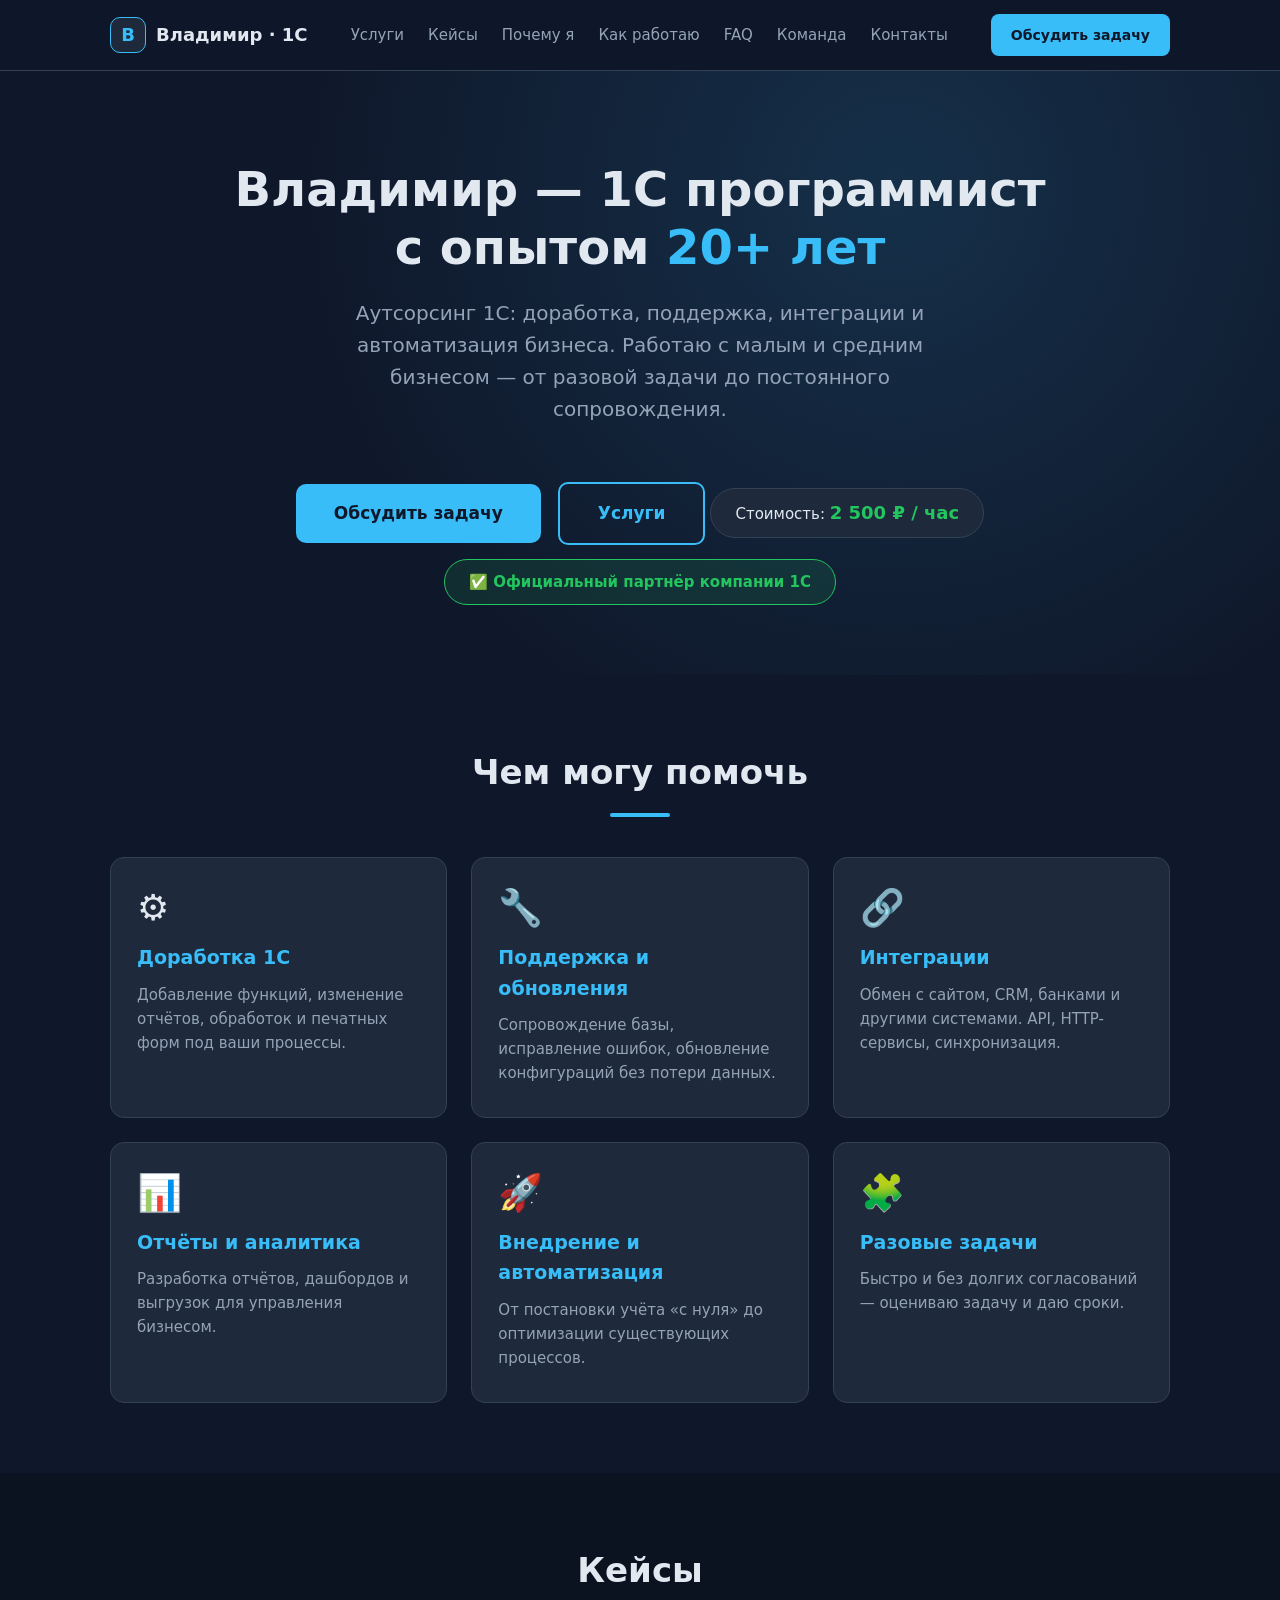
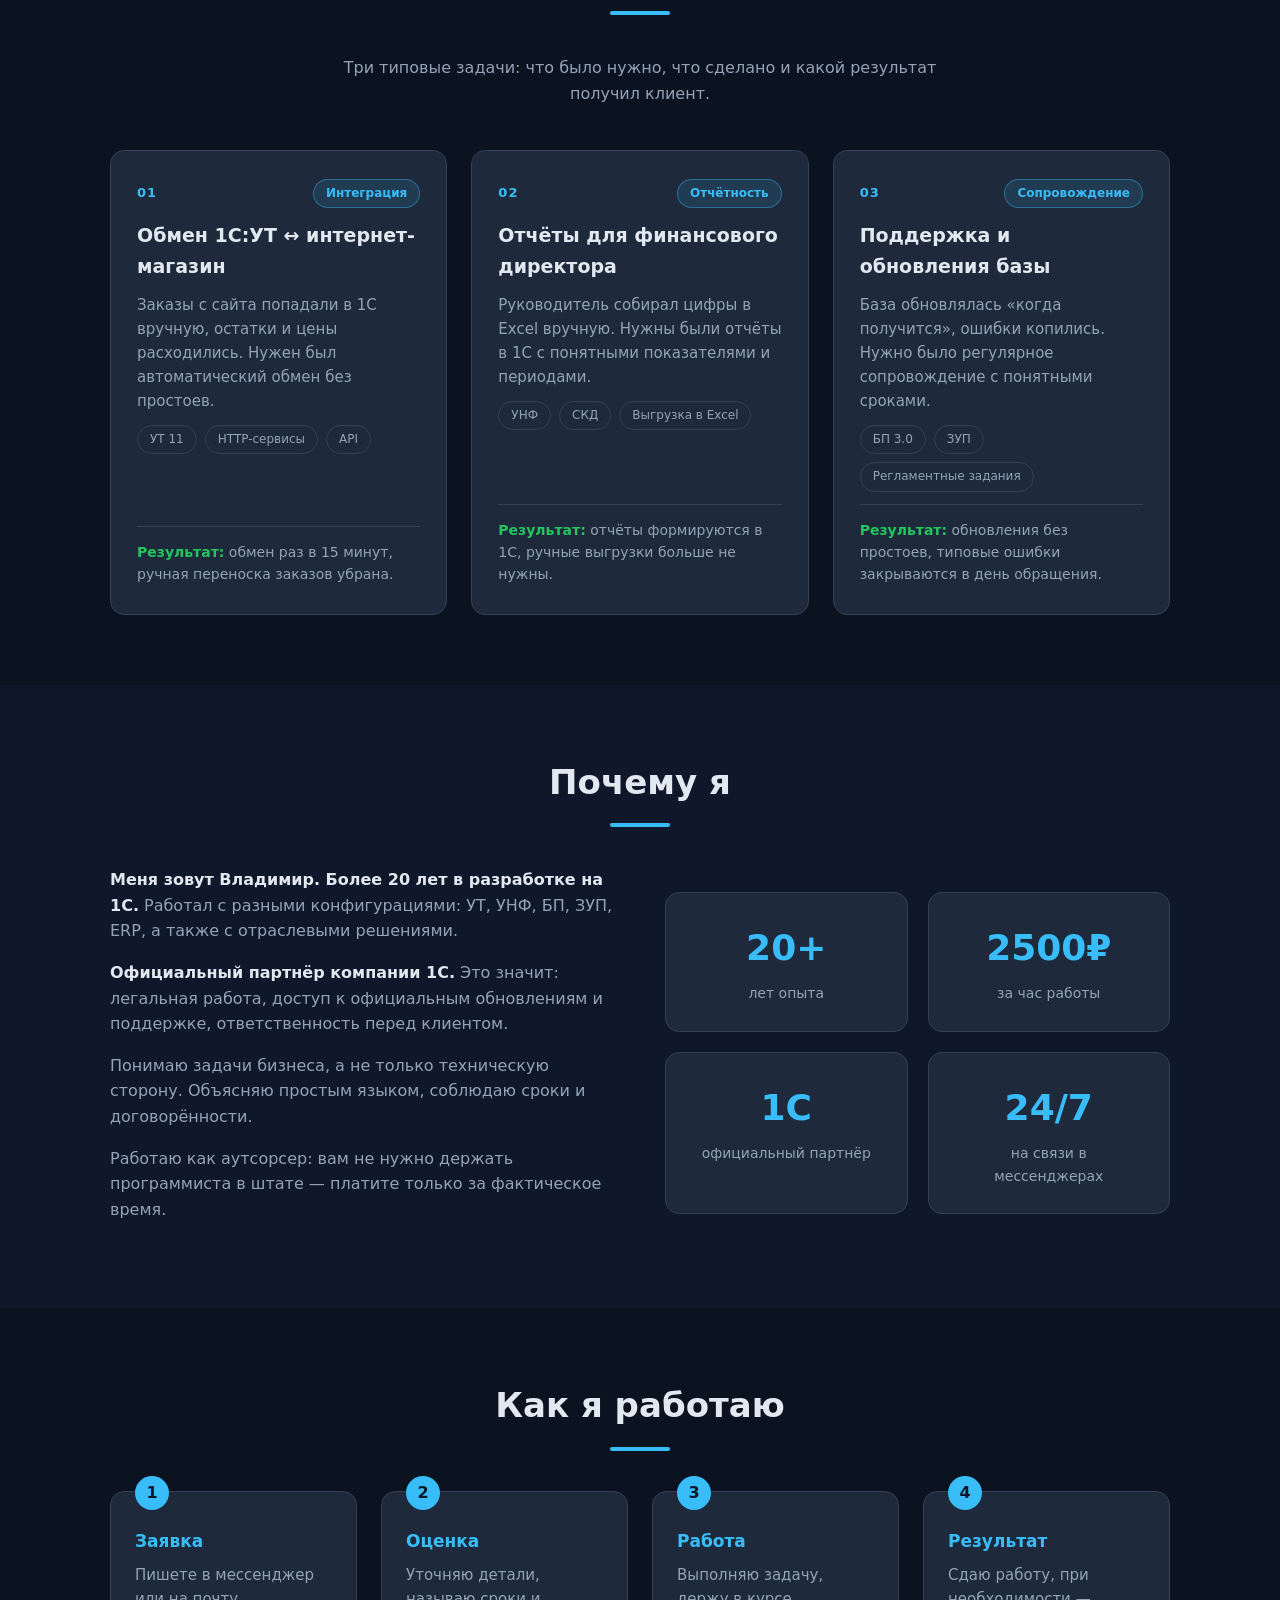
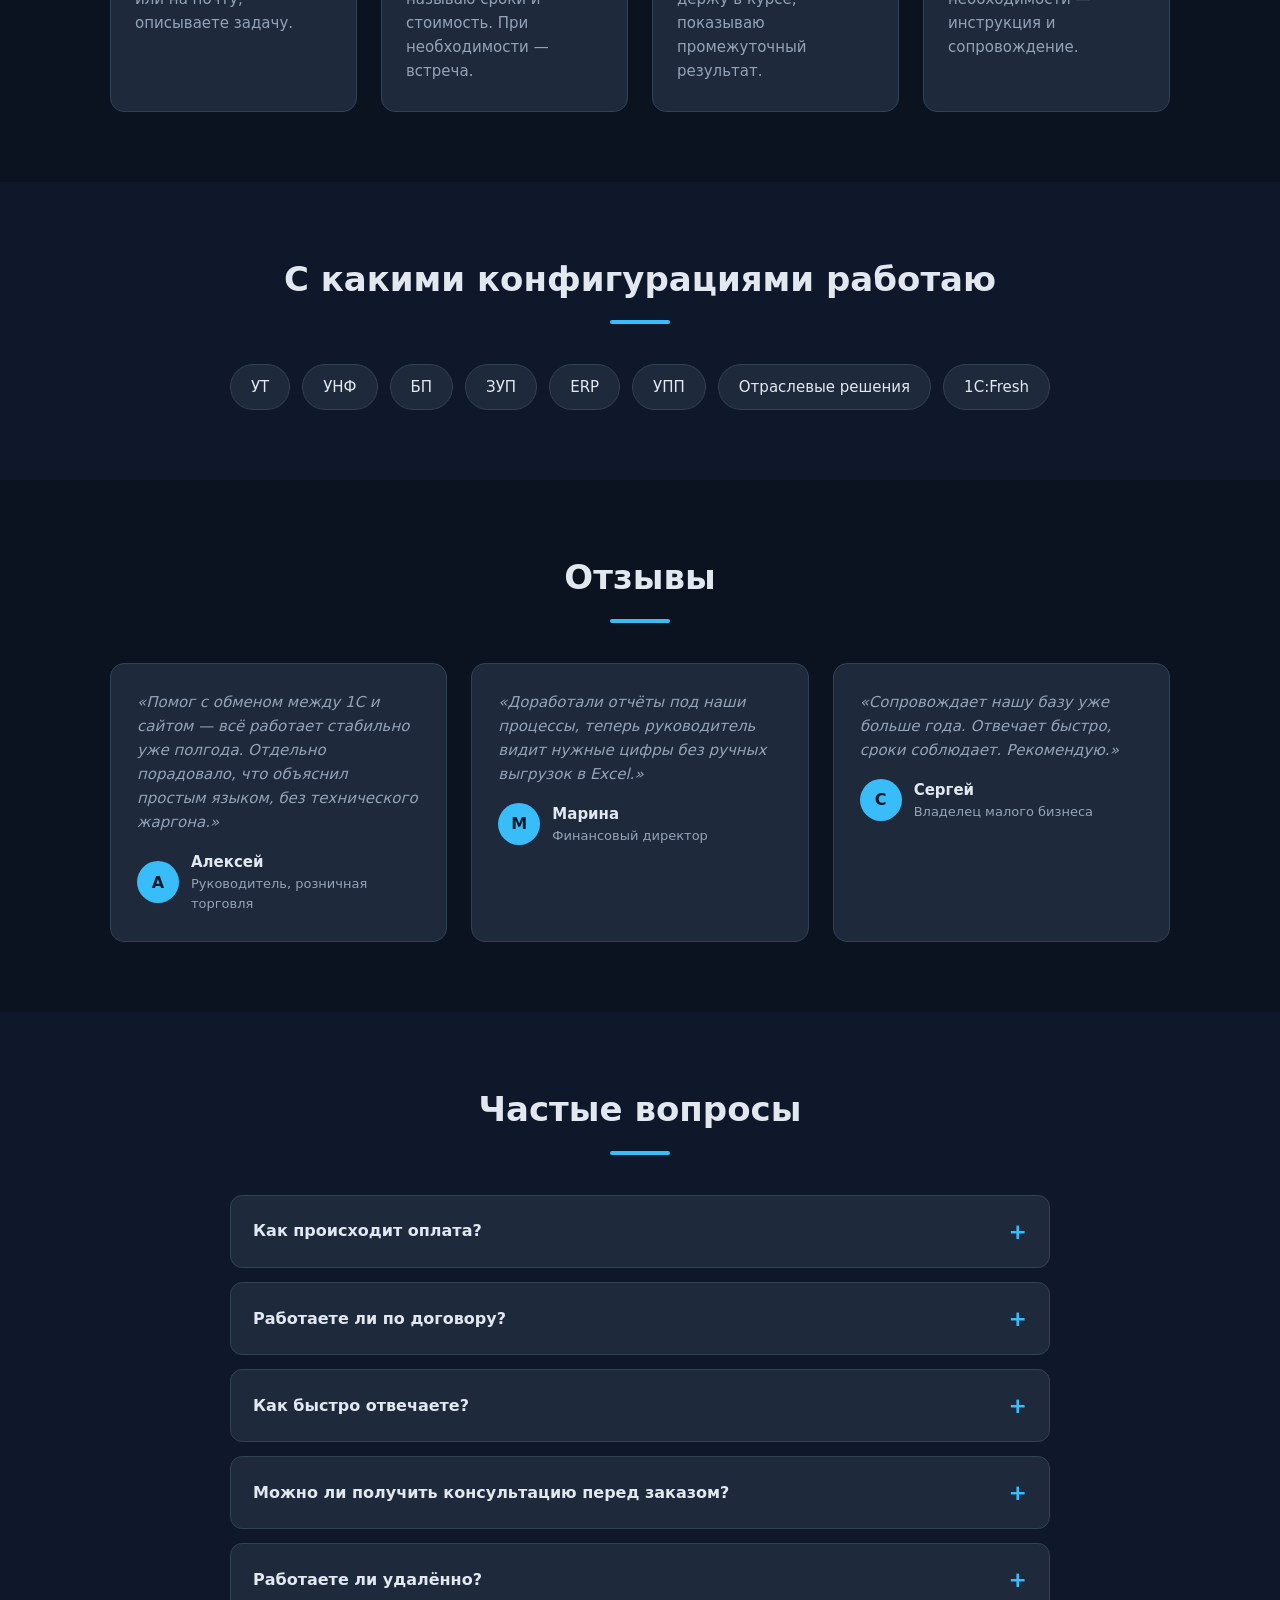
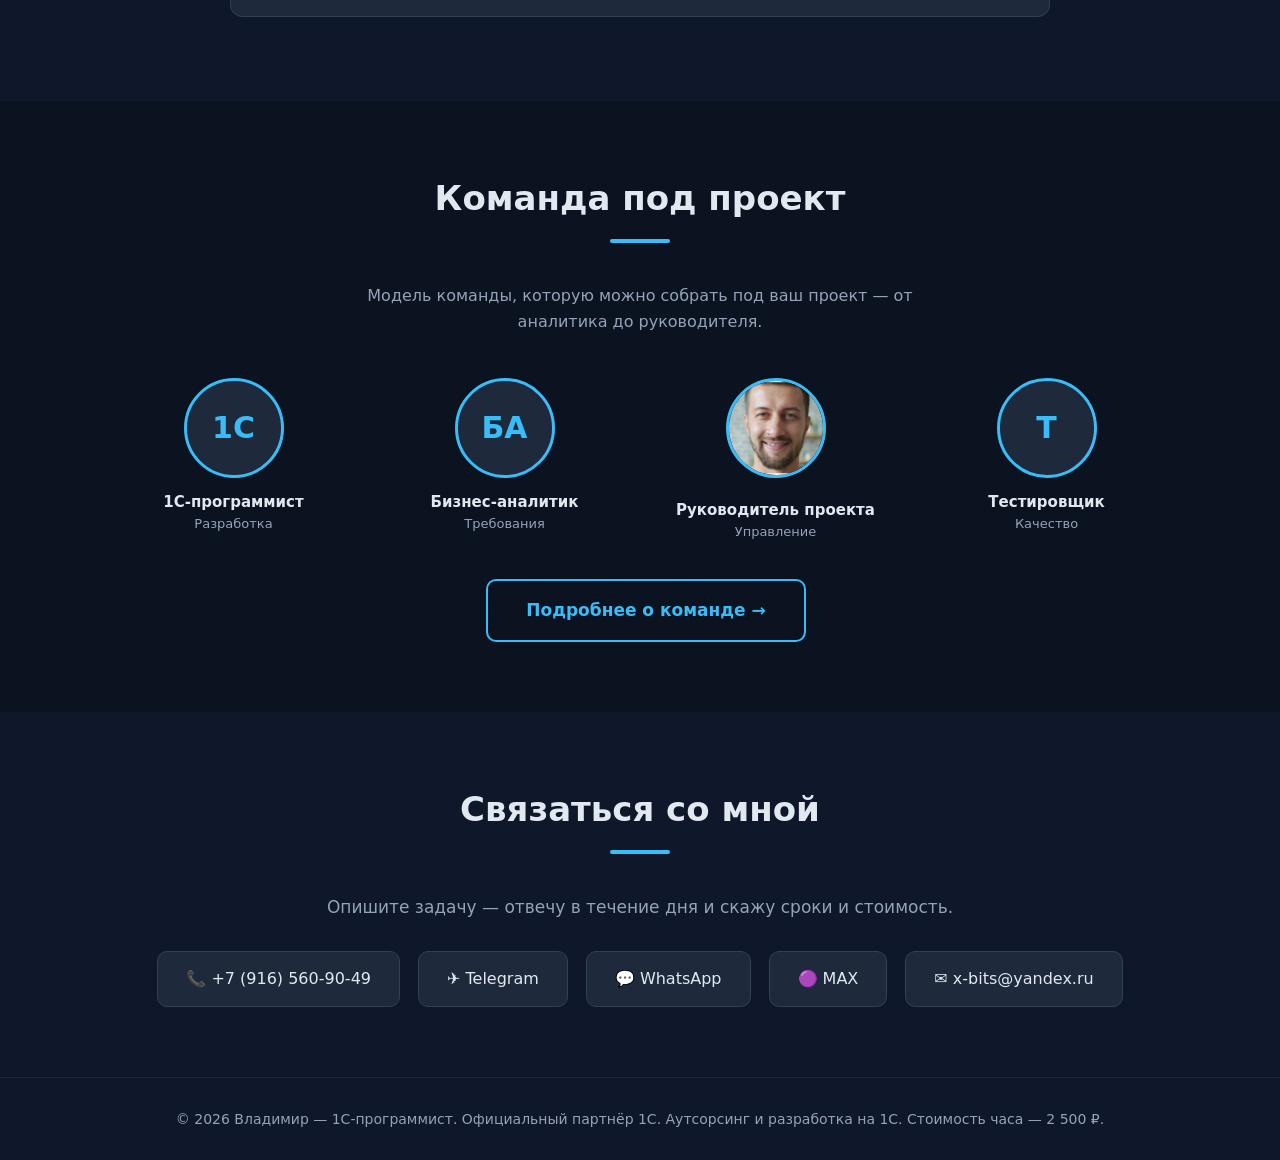
==== commit b4dd6900: "Add cases block, open team.html for indexing, update sitemap/robots, photo placeholders, docs" ====
--- a/index.html
+++ b/index.html
@@ -65,6 +65,7 @@
       <button class="nav-toggle" type="button" aria-label="Меню" aria-controls="primary-nav" aria-expanded="false">☰</button>
       <ul class="nav-links" id="primary-nav">
         <li><a href="#services">Услуги</a></li>
+        <li><a href="#cases">Кейсы</a></li>
         <li><a href="#about">Почему я</a></li>
         <li><a href="#steps">Как работаю</a></li>
         <li><a href="#faq">FAQ</a></li>
@@ -102,8 +103,56 @@
     </div>
   </section>
 
+  <!-- КЕЙСЫ -->
+  <section id="cases" class="section-alt">
+    <div class="container">
+      <h2>Кейсы</h2>
+      <p class="section-sub">Три типовые задачи: что было нужно, что сделано и какой результат получил клиент.</p>
+      <!-- TODO: заменить демонстрационные кейсы на реальные проекты (с согласия клиентов) -->
+      <div class="cases">
+
+        <article class="case reveal">
+          <div class="case-top"><span class="case-num">01</span><span class="case-tag">Интеграция</span></div>
+          <h3>Обмен 1С:УТ ↔ интернет-магазин</h3>
+          <p>Заказы с сайта попадали в 1С вручную, остатки и цены расходились. Нужен был автоматический обмен без простоев.</p>
+          <ul class="case-stack">
+            <li>УТ 11</li>
+            <li>HTTP-сервисы</li>
+            <li>API</li>
+          </ul>
+          <div class="case-result"><strong>Результат:</strong> обмен раз в 15 минут, ручная переноска заказов убрана.</div>
+        </article>
+
+        <article class="case reveal">
+          <div class="case-top"><span class="case-num">02</span><span class="case-tag">Отчётность</span></div>
+          <h3>Отчёты для финансового директора</h3>
+          <p>Руководитель собирал цифры в Excel вручную. Нужны были отчёты в 1С с понятными показателями и периодами.</p>
+          <ul class="case-stack">
+            <li>УНФ</li>
+            <li>СКД</li>
+            <li>Выгрузка в Excel</li>
+          </ul>
+          <div class="case-result"><strong>Результат:</strong> отчёты формируются в 1С, ручные выгрузки больше не нужны.</div>
+        </article>
+
+        <article class="case reveal">
+          <div class="case-top"><span class="case-num">03</span><span class="case-tag">Сопровождение</span></div>
+          <h3>Поддержка и обновления базы</h3>
+          <p>База обновлялась «когда получится», ошибки копились. Нужно было регулярное сопровождение с понятными сроками.</p>
+          <ul class="case-stack">
+            <li>БП 3.0</li>
+            <li>ЗУП</li>
+            <li>Регламентные задания</li>
+          </ul>
+          <div class="case-result"><strong>Результат:</strong> обновления без простоев, типовые ошибки закрываются в день обращения.</div>
+        </article>
+
+      </div>
+    </div>
+  </section>
+
   <!-- ПОЧЕМУ Я -->
-  <section id="about" class="section-alt">
+  <section id="about">
     <div class="container">
       <h2>Почему я</h2>
       <div class="about-wrap">
@@ -124,7 +173,7 @@
   </section>
 
   <!-- КАК Я РАБОТАЮ -->
-  <section id="steps">
+  <section id="steps" class="section-alt">
     <div class="container">
       <h2>Как я работаю</h2>
       <div class="steps">
@@ -137,7 +186,7 @@
   </section>
 
   <!-- КОНФИГУРАЦИИ -->
-  <section id="configs" class="section-alt">
+  <section id="configs">
     <div class="container">
       <h2>С какими конфигурациями работаю</h2>
       <div class="tags reveal">
@@ -154,7 +203,7 @@
   </section>
 
   <!-- ОТЗЫВЫ -->
-  <section id="reviews">
+  <section id="reviews" class="section-alt">
     <div class="container">
       <h2>Отзывы</h2>
       <!-- TODO: заменить демонстрационные отзывы на реальные (с согласия клиентов) -->
@@ -176,7 +225,7 @@
   </section>
 
   <!-- FAQ -->
-  <section id="faq" class="section-alt">
+  <section id="faq">
     <div class="container">
       <h2>Частые вопросы</h2>
       <div class="faq reveal">
@@ -205,7 +254,7 @@
   </section>
 
   <!-- ПРЕВЬЮ КОМАНДЫ -->
-  <section id="team-preview">
+  <section id="team-preview" class="section-alt">
     <div class="container">
       <h2>Команда под проект</h2>
       <p class="section-sub">Модель команды, которую можно собрать под ваш проект — от аналитика до руководителя.</p>
--- a/css/style.css
+++ b/css/style.css
@@ -64,6 +64,20 @@
 .card h3{font-size:19px;margin-bottom:10px;color:var(--accent);}
 .card p{color:var(--muted);font-size:15px;}
 
+/* ---------- Главная: кейсы ---------- */
+.cases{display:grid;grid-template-columns:repeat(auto-fit,minmax(300px,1fr));gap:24px;}
+.case{background:var(--card);border:1px solid var(--border);border-radius:14px;padding:28px 26px;display:flex;flex-direction:column;gap:12px;transition:.25s;}
+.case:hover{transform:translateY(-5px);border-color:var(--accent);}
+.case-top{display:flex;align-items:center;justify-content:space-between;gap:12px;}
+.case-num{font-size:13px;font-weight:800;letter-spacing:.08em;color:var(--accent);}
+.case-tag{font-size:12px;font-weight:600;padding:4px 12px;border-radius:50px;background:rgba(56,189,248,.12);border:1px solid rgba(56,189,248,.4);color:var(--accent);}
+.case h3{font-size:19px;color:var(--text);}
+.case p{color:var(--muted);font-size:15px;}
+.case-stack{display:flex;flex-wrap:wrap;gap:8px;list-style:none;}
+.case-stack li{font-size:12px;padding:4px 12px;border-radius:50px;border:1px solid var(--border);color:var(--muted);}
+.case-result{margin-top:auto;padding-top:14px;border-top:1px solid var(--border);font-size:14px;color:var(--muted);}
+.case-result strong{color:var(--accent2);}
+
 /* ---------- Главная: «Почему я» ---------- */
 .about-wrap{display:grid;grid-template-columns:1fr 1fr;gap:50px;align-items:center;}
 .about-text p{margin-bottom:16px;color:var(--muted);font-size:16px;}
@@ -187,7 +201,7 @@
 @media(prefers-reduced-motion:reduce){
   html{scroll-behavior:auto;}
   .reveal{opacity:1;transform:none;transition:none;}
-  .card:hover,.btn:hover,.role-card:hover{transform:none;}
+  .card:hover,.btn:hover,.role-card:hover,.case:hover{transform:none;}
 }
 
 /* ---------- Страница 404 ---------- */
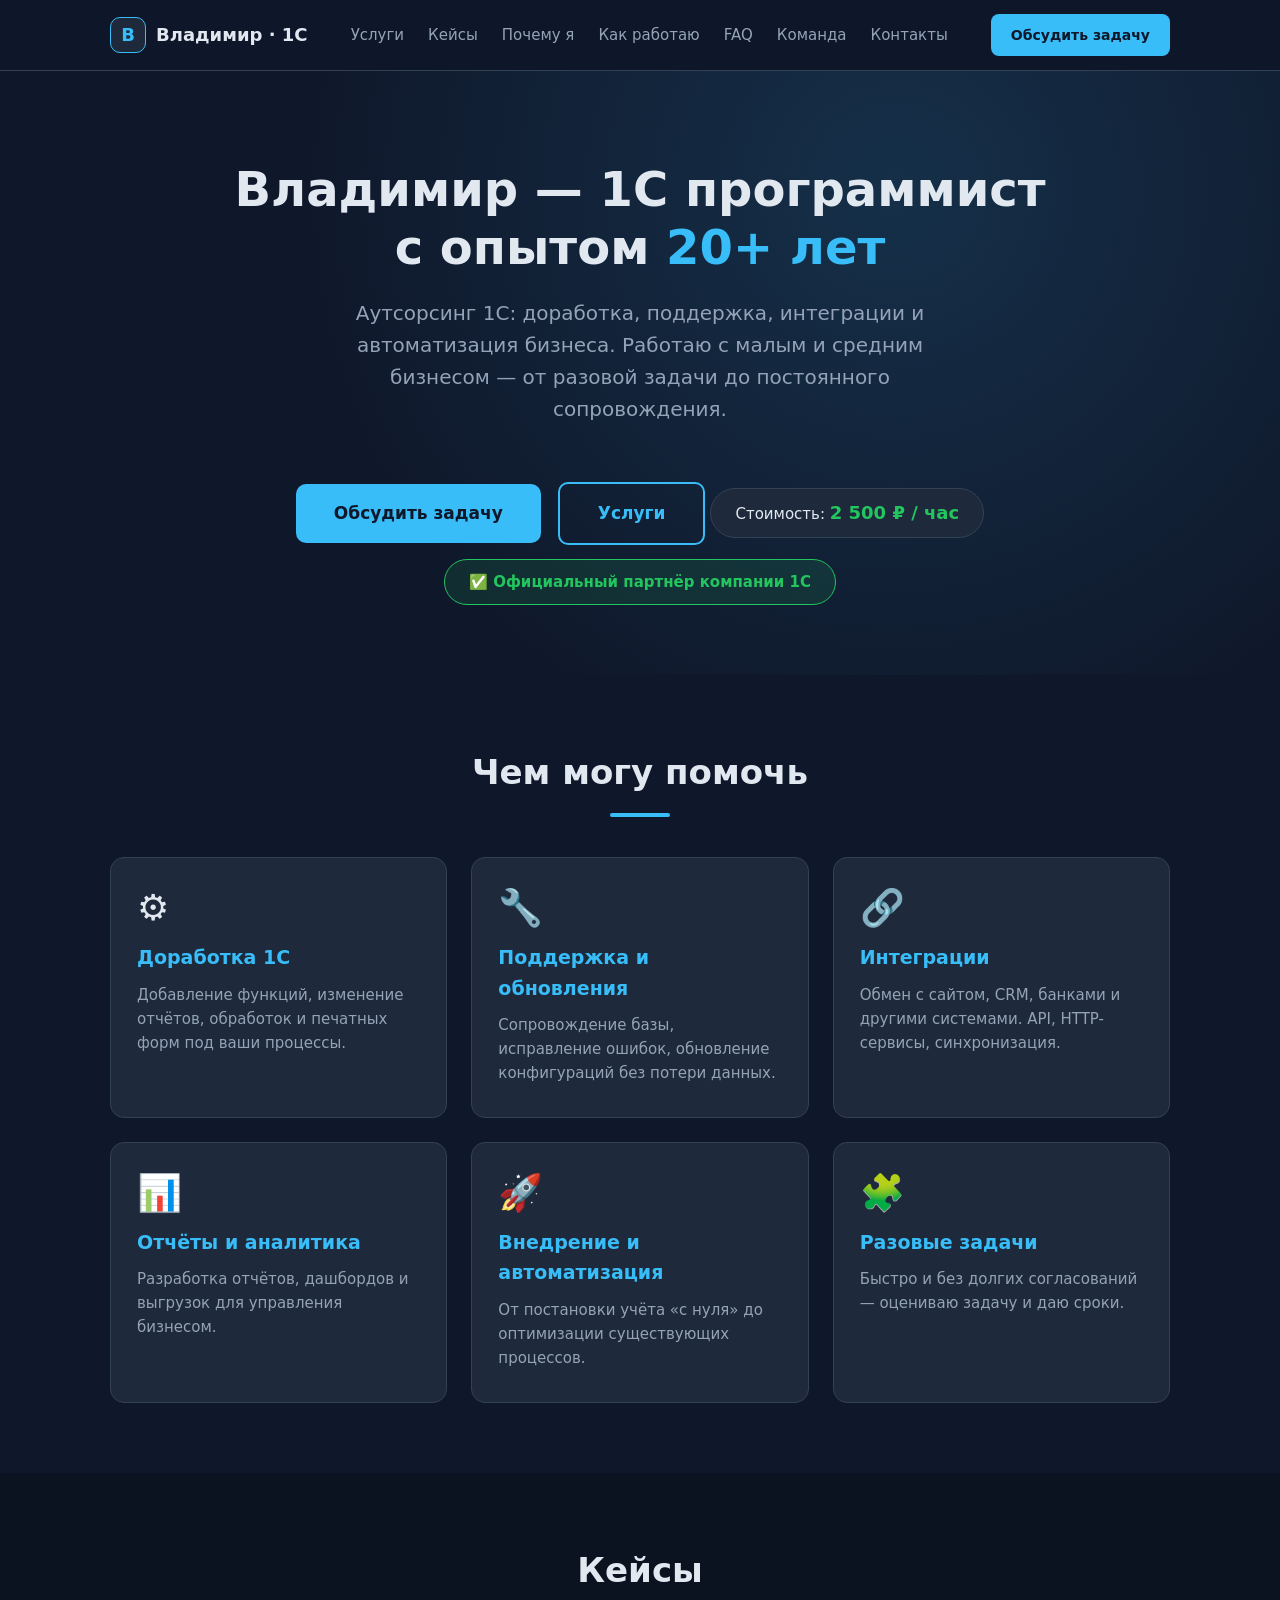
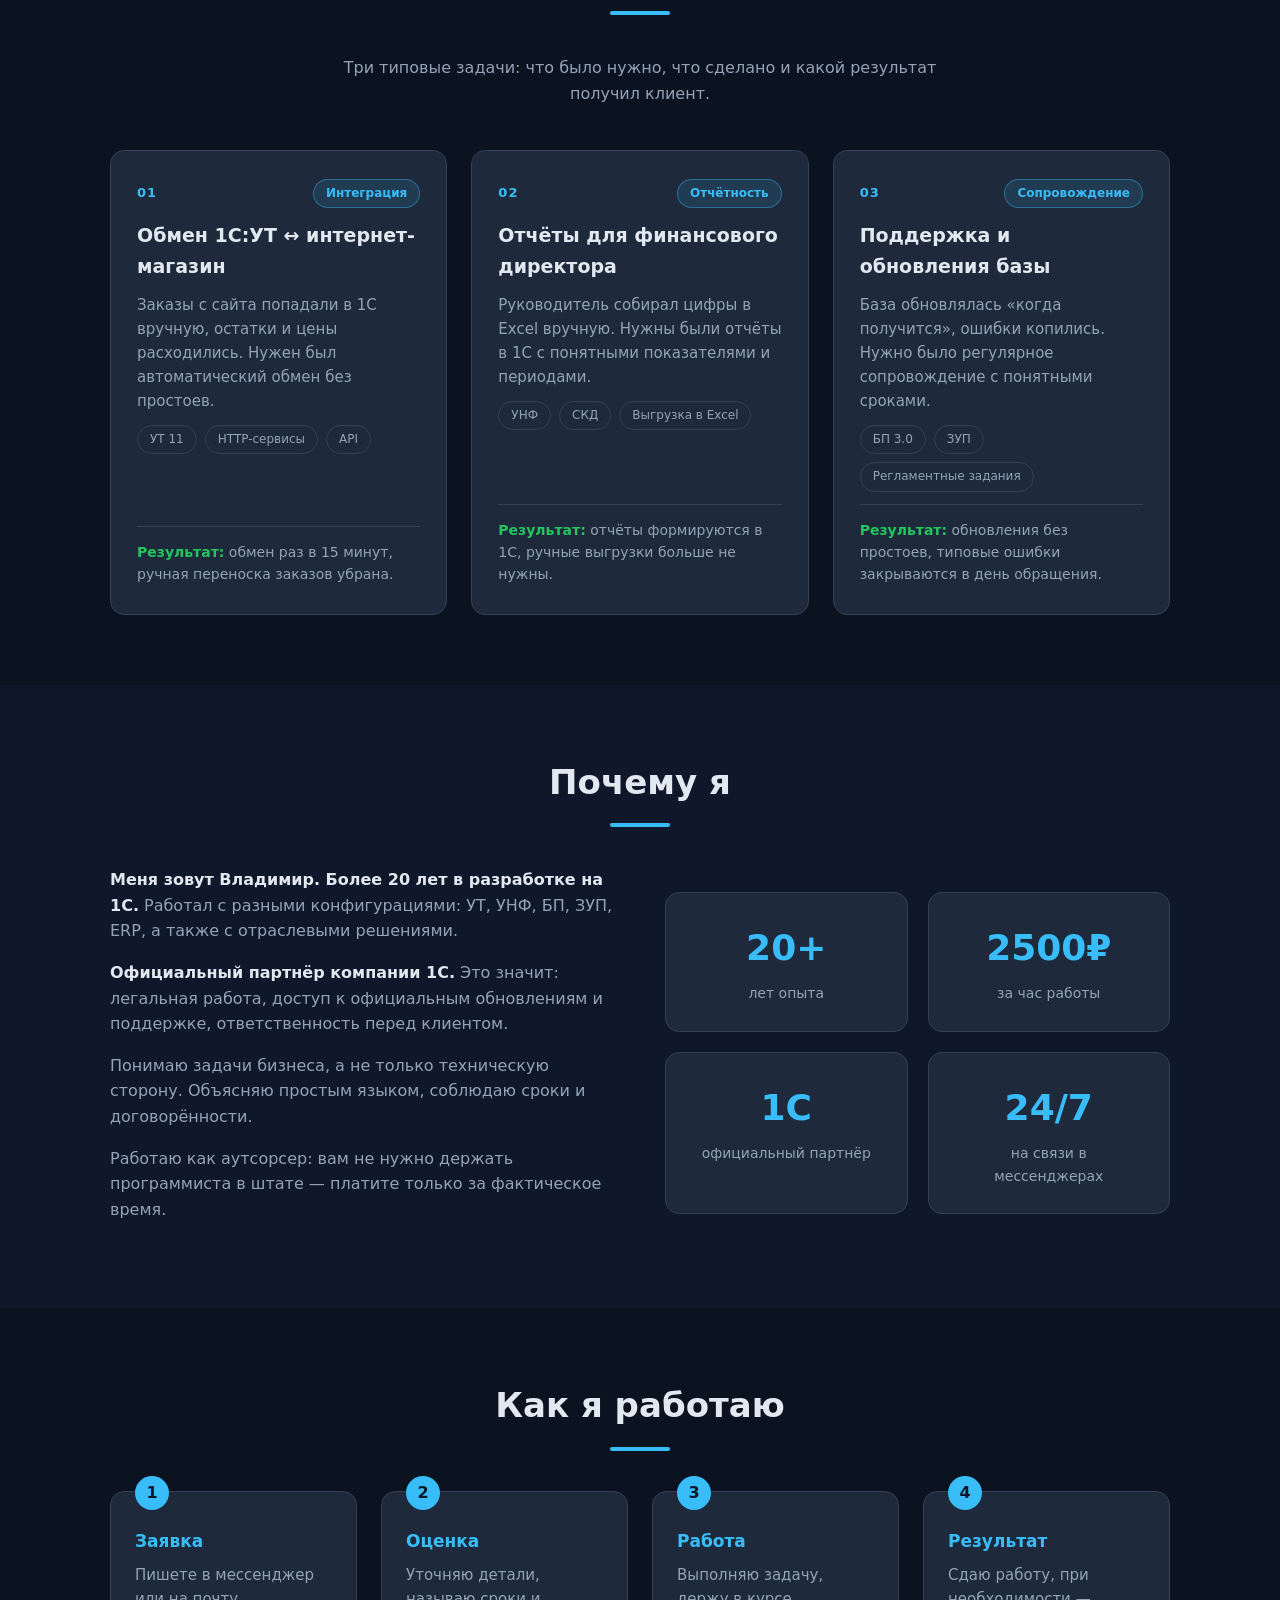
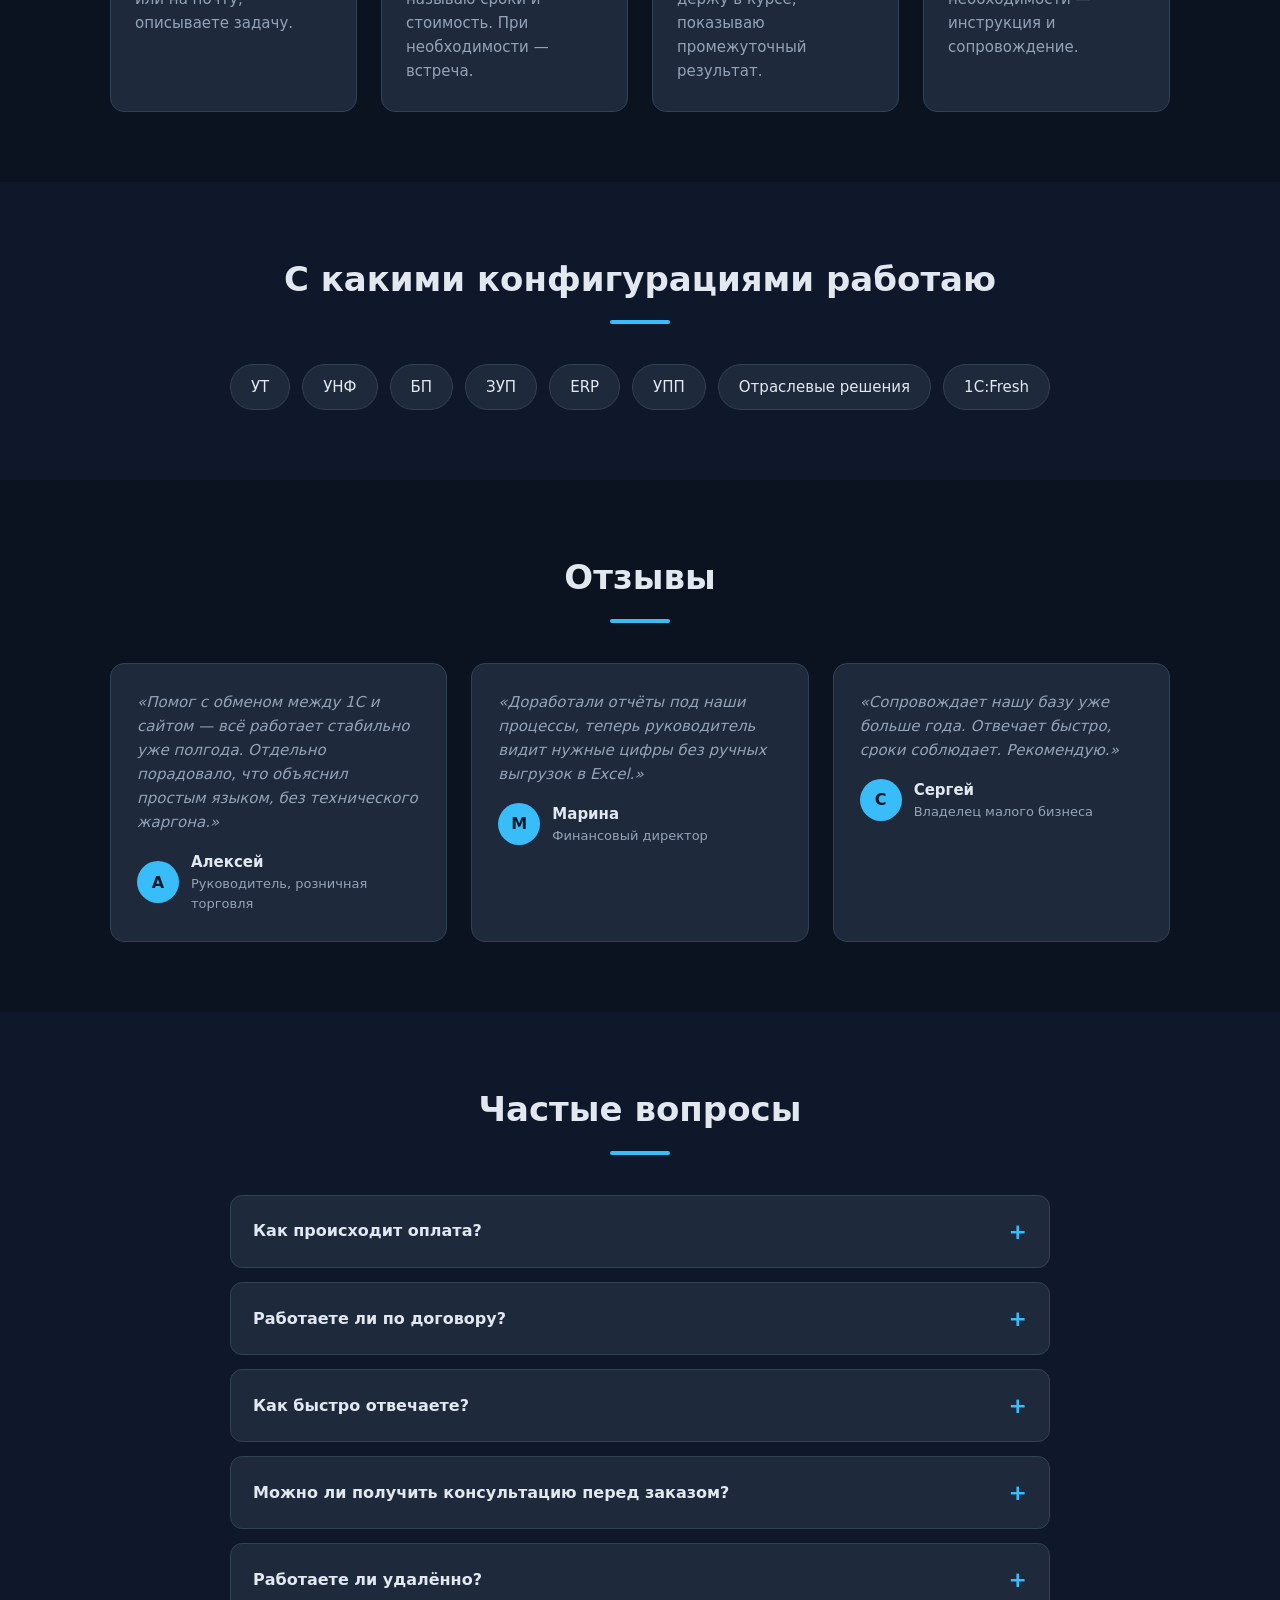
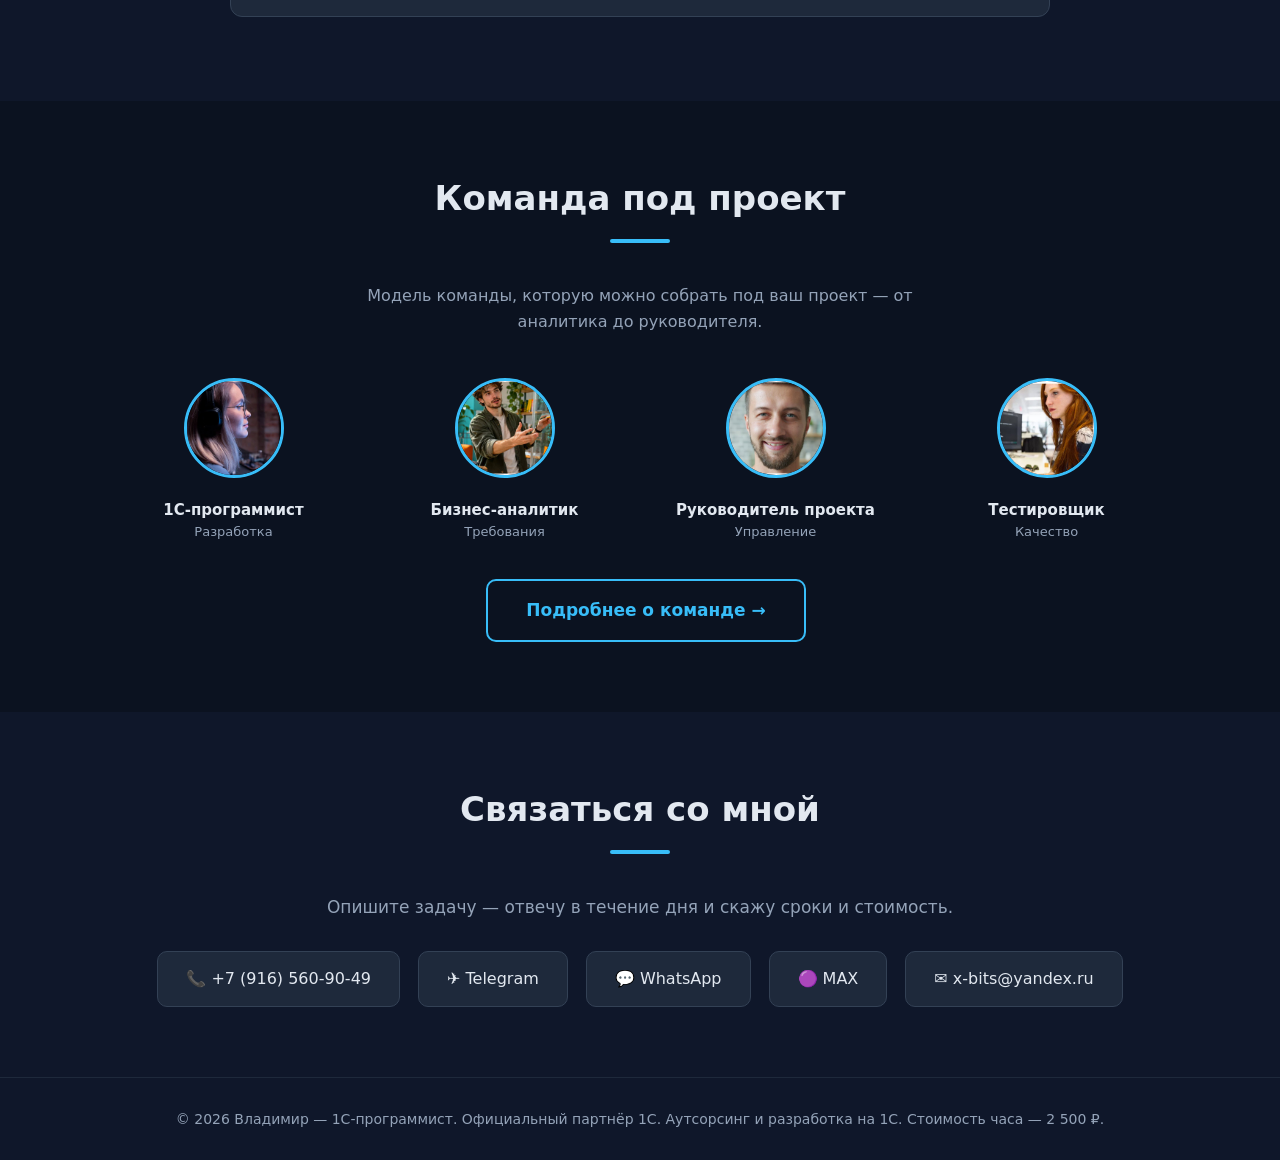
==== commit fb237c35: "Team photos: add programmer/analyst/QA avatars, unify all avatars to 512x512, add avatar build scrip" ====
--- a/index.html
+++ b/index.html
@@ -260,12 +260,12 @@
       <p class="section-sub">Модель команды, которую можно собрать под ваш проект — от аналитика до руководителя.</p>
       <div class="team-preview-grid reveal">
         <div class="team-mini">
-          <div class="avatar-initials" aria-hidden="true">1С</div>
+          <img class="avatar-photo" src="img/programmer.jpg" width="100" height="100" alt="1С-программист" loading="lazy" decoding="async">
           <div class="name">1С-программист</div>
           <div class="role">Разработка</div>
         </div>
         <div class="team-mini">
-          <div class="avatar-initials" aria-hidden="true">БА</div>
+          <img class="avatar-photo" src="img/analyst.jpg" width="100" height="100" alt="Бизнес-аналитик" loading="lazy" decoding="async">
           <div class="name">Бизнес-аналитик</div>
           <div class="role">Требования</div>
         </div>
@@ -275,7 +275,7 @@
           <div class="role">Управление</div>
         </div>
         <div class="team-mini">
-          <div class="avatar-initials" aria-hidden="true">Т</div>
+          <img class="avatar-photo" src="img/qa.jpg" width="100" height="100" alt="Тестировщик" loading="lazy" decoding="async">
           <div class="name">Тестировщик</div>
           <div class="role">Качество</div>
         </div>
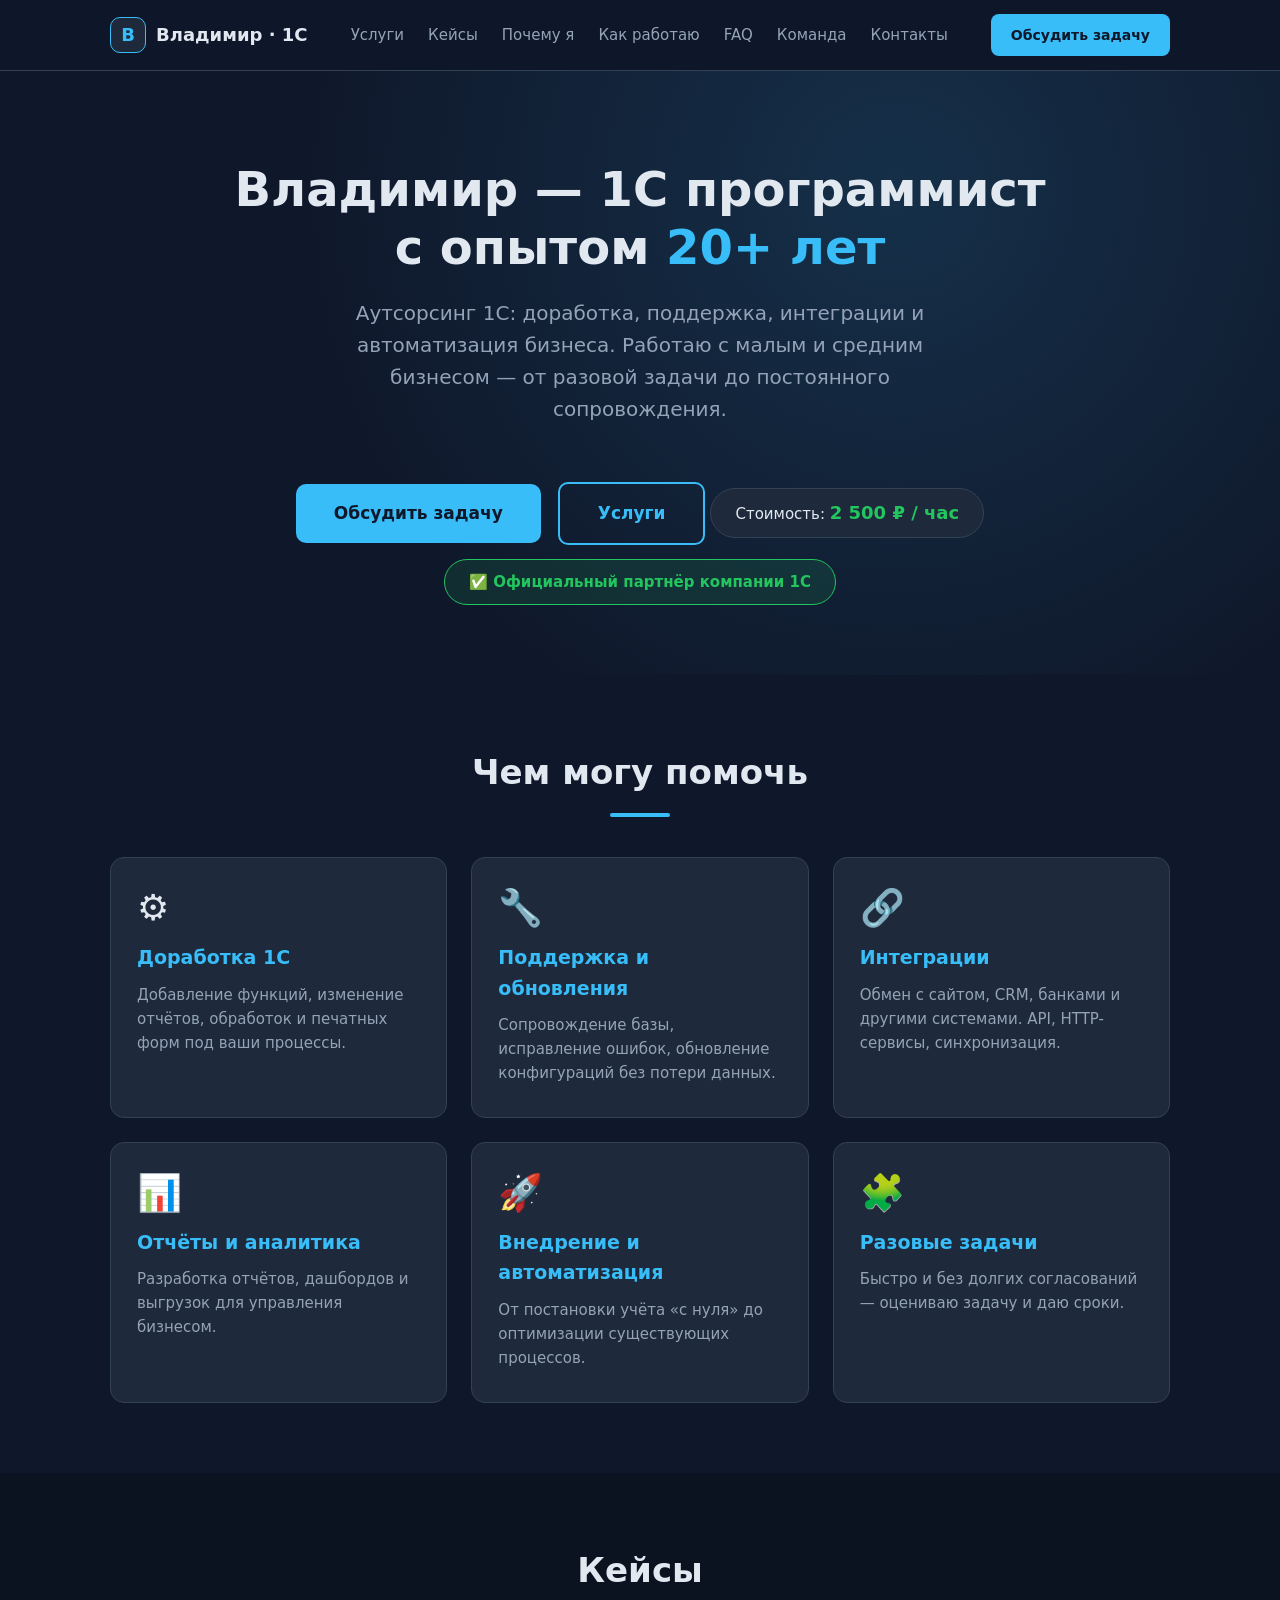
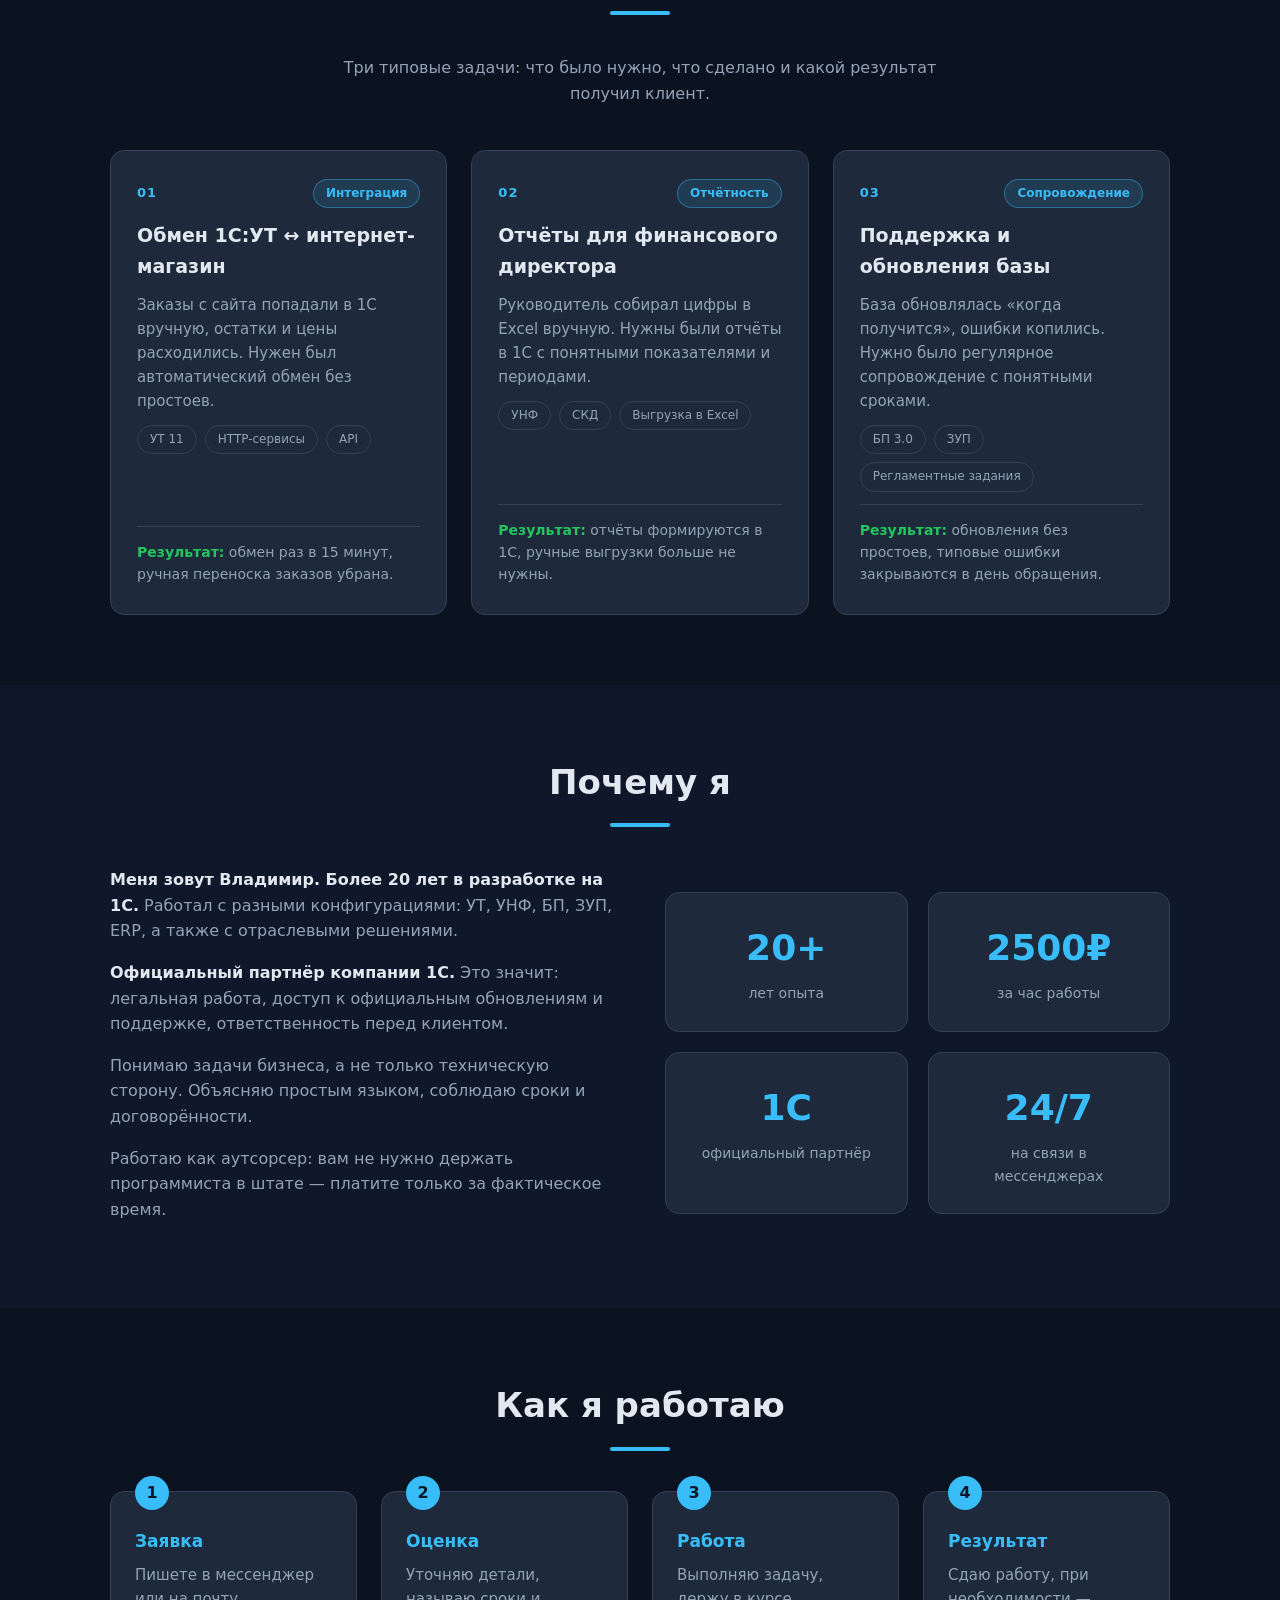
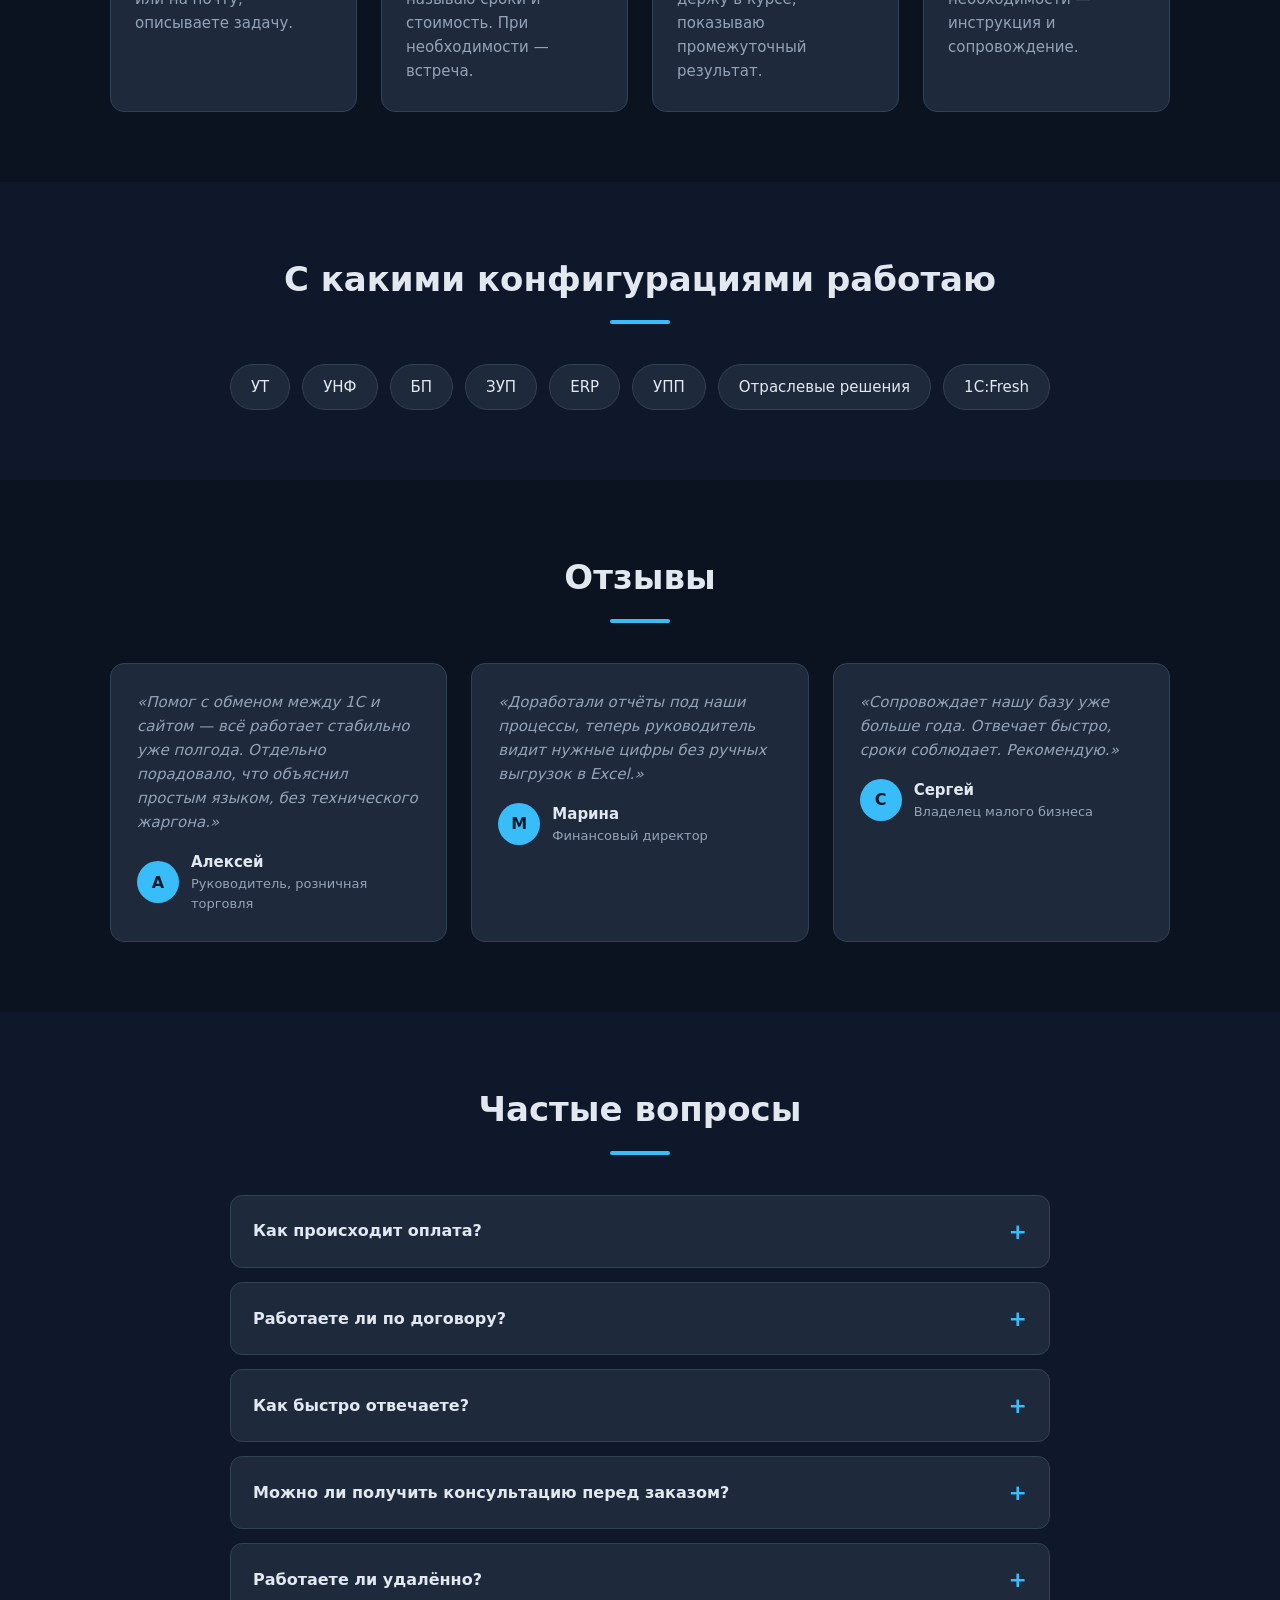
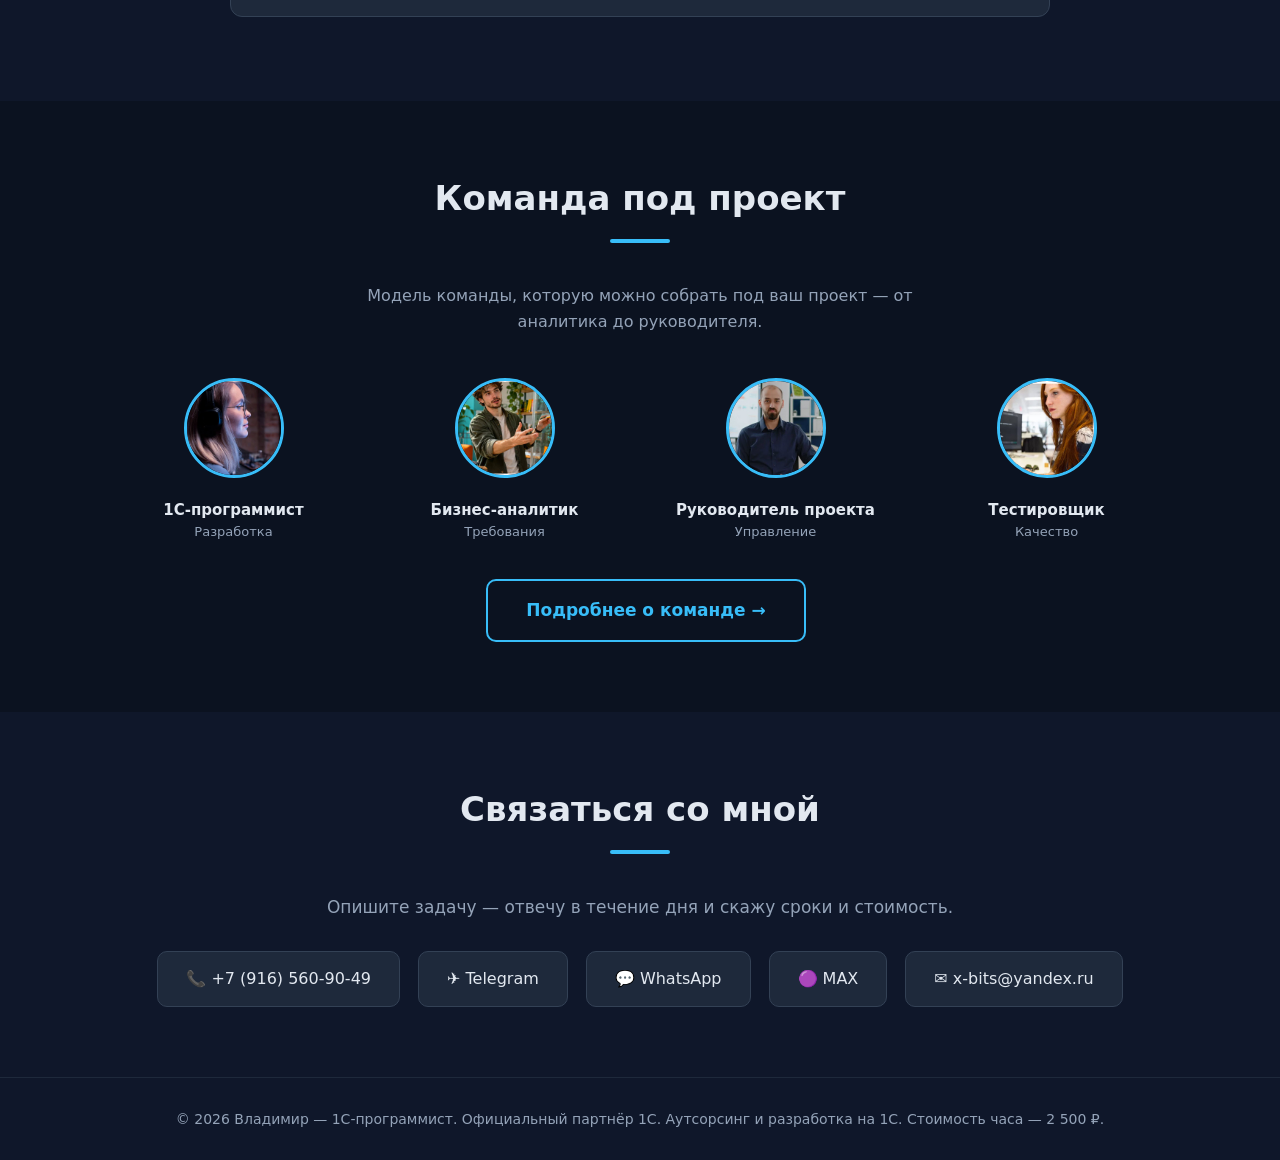
==== commit 93313e8f: "Add cache-busting version to avatar URLs so replaced photos appear immediately" ====
--- a/index.html
+++ b/index.html
@@ -260,22 +260,22 @@
       <p class="section-sub">Модель команды, которую можно собрать под ваш проект — от аналитика до руководителя.</p>
       <div class="team-preview-grid reveal">
         <div class="team-mini">
-          <img class="avatar-photo" src="img/programmer.jpg" width="100" height="100" alt="1С-программист" loading="lazy" decoding="async">
+          <img class="avatar-photo" src="img/programmer.jpg?v=2" width="100" height="100" alt="1С-программист" loading="lazy" decoding="async">
           <div class="name">1С-программист</div>
           <div class="role">Разработка</div>
         </div>
         <div class="team-mini">
-          <img class="avatar-photo" src="img/analyst.jpg" width="100" height="100" alt="Бизнес-аналитик" loading="lazy" decoding="async">
+          <img class="avatar-photo" src="img/analyst.jpg?v=2" width="100" height="100" alt="Бизнес-аналитик" loading="lazy" decoding="async">
           <div class="name">Бизнес-аналитик</div>
           <div class="role">Требования</div>
         </div>
         <div class="team-mini">
-          <img class="avatar-photo" src="img/pm.jpg" width="100" height="100" alt="Руководитель проекта" loading="lazy" decoding="async">
+          <img class="avatar-photo" src="img/pm.jpg?v=2" width="100" height="100" alt="Руководитель проекта" loading="lazy" decoding="async">
           <div class="name">Руководитель проекта</div>
           <div class="role">Управление</div>
         </div>
         <div class="team-mini">
-          <img class="avatar-photo" src="img/qa.jpg" width="100" height="100" alt="Тестировщик" loading="lazy" decoding="async">
+          <img class="avatar-photo" src="img/qa.jpg?v=2" width="100" height="100" alt="Тестировщик" loading="lazy" decoding="async">
           <div class="name">Тестировщик</div>
           <div class="role">Качество</div>
         </div>
